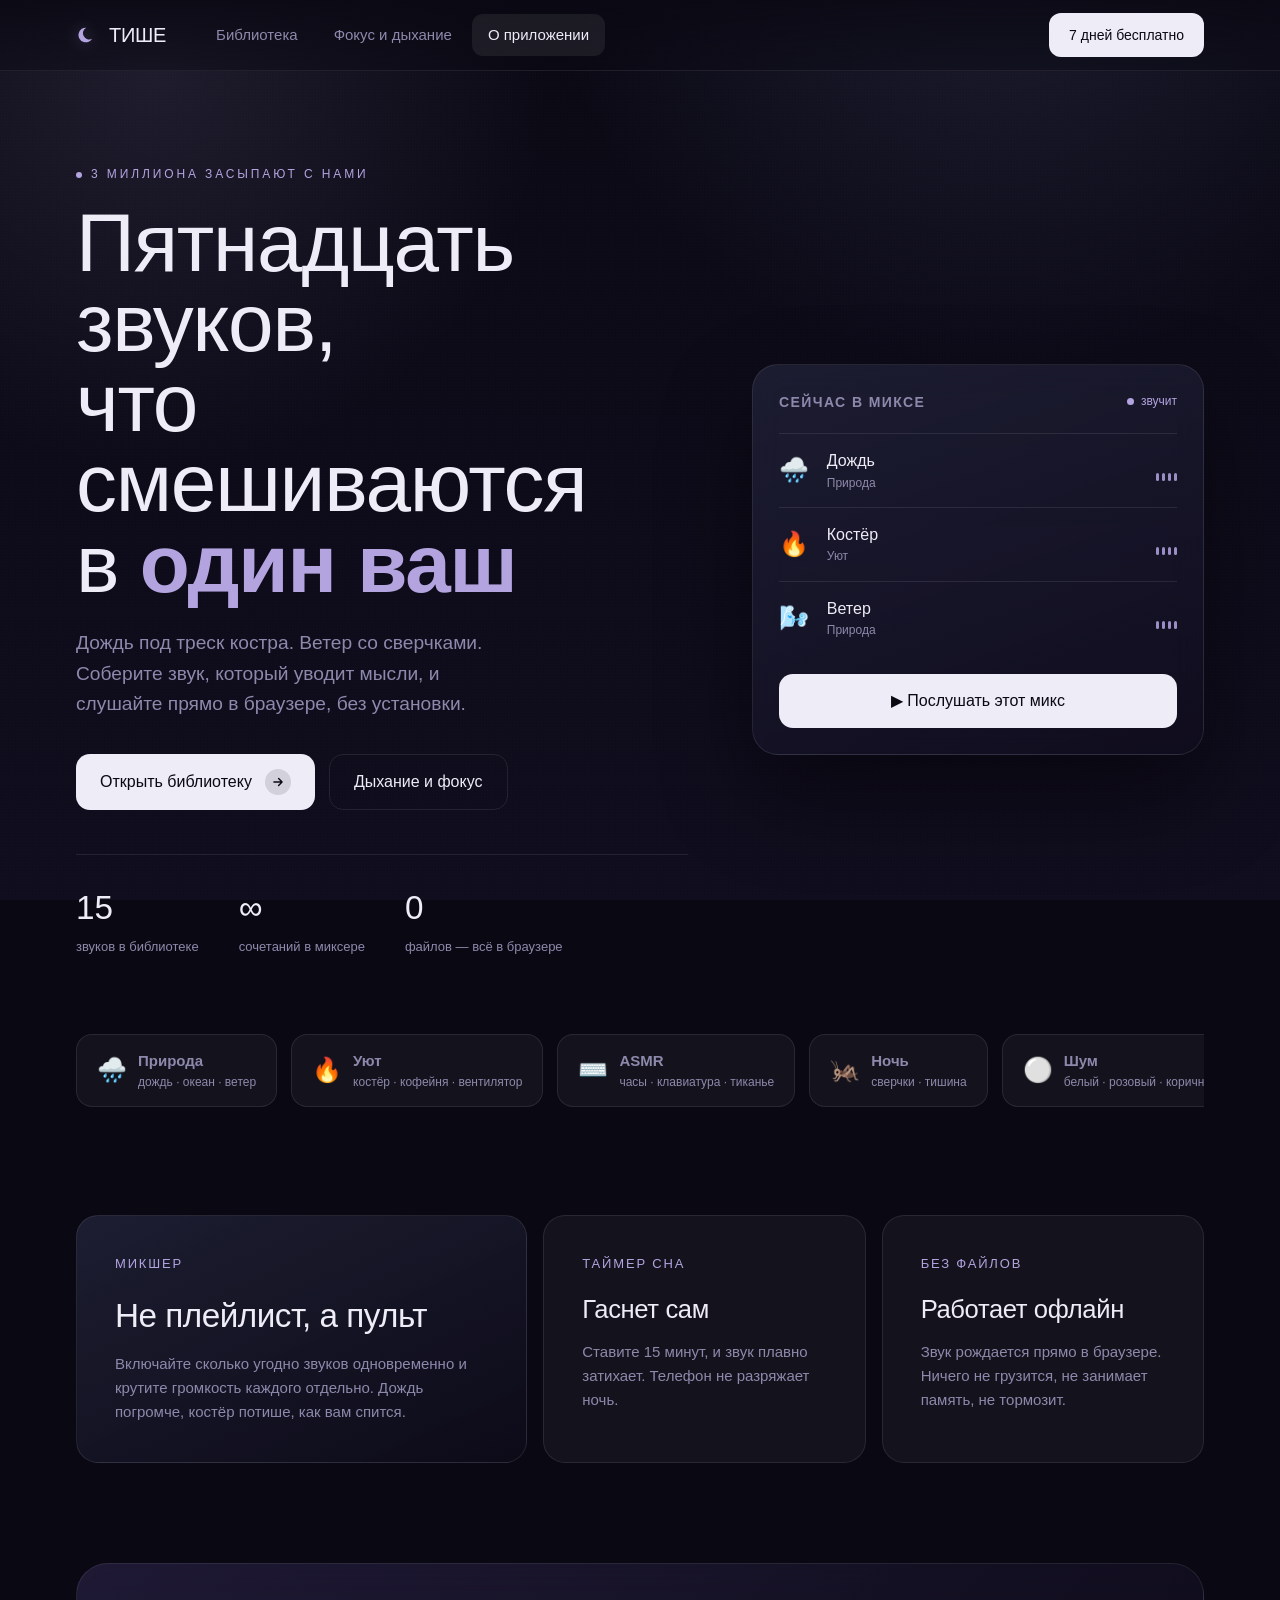
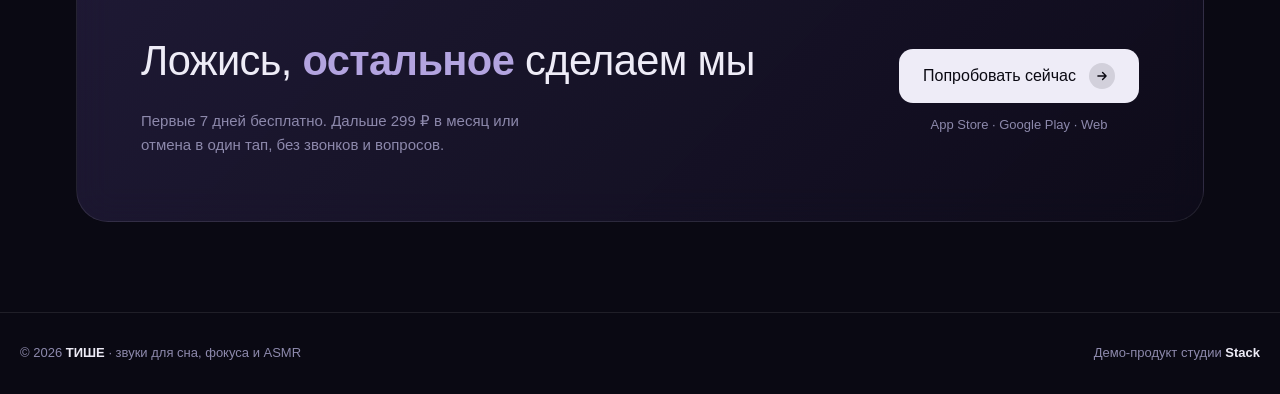
==== index.html @ c5f47c9a "ТИШЕ: ASMR-платформа из трёх рабочих страниц Библиотека-микшер: 15 синтезированных звуков, слои с ин" ====
<!doctype html>
<html lang="ru">
<head>
<meta charset="utf-8">
<meta name="viewport" content="width=device-width, initial-scale=1">
<title>ТИШЕ — звуки для сна, фокуса и ASMR</title>
<meta name="description" content="15 звуков, которые смешиваются в один. Дождь под треск костра, ветер со сверчками. Всё звучит прямо в браузере, без установки.">
<meta name="theme-color" content="#0A0913">
<link rel="stylesheet" href="assets/app.css">
<style>
  /* герой — асимметрия, а не всё по центру */
  .hero{display:grid;grid-template-columns:1.15fr .85fr;gap:clamp(30px,5vw,70px);
        align-items:center;padding:clamp(50px,7vw,96px) 0 clamp(40px,6vw,70px)}
  .hero .l>p{color:var(--dim);font-size:clamp(1.05rem,1.5vw,1.25rem);max-width:42ch;margin:24px 0 34px}
  .hero .acts{display:flex;gap:14px;flex-wrap:wrap}
  .stats{display:flex;gap:40px;margin-top:44px;padding-top:26px;border-top:1px solid var(--hair)}
  .stats b{font-family:"Bahnschrift Light",Bahnschrift,sans-serif;font-weight:400;font-size:clamp(1.7rem,2.6vw,2.3rem);display:block}
  .stats span{color:var(--dim);font-size:13px}

  /* правая карточка — живой мини-микс */
  .demo{border:1px solid var(--hair);border-radius:26px;background:linear-gradient(160deg,rgba(126,139,207,.14),rgba(16,13,30,.55));
        padding:26px;backdrop-filter:blur(16px);box-shadow:0 40px 90px rgba(0,0,0,.45)}
  .demo .h{display:flex;align-items:center;justify-content:space-between;margin-bottom:20px}
  .demo .h b{font-size:14px;letter-spacing:.1em;text-transform:uppercase;color:var(--dim)}
  .demo .live{display:inline-flex;align-items:center;gap:7px;font-size:12px;color:var(--lav)}
  .demo .live i{width:7px;height:7px;border-radius:50%;background:var(--lav);animation:pulse 2s infinite}
  @keyframes pulse{0%{box-shadow:0 0 0 0 rgba(179,164,224,.4)}70%{box-shadow:0 0 0 8px transparent}100%{box-shadow:0 0 0 0 transparent}}
  .layer{display:grid;grid-template-columns:34px 1fr auto;align-items:center;gap:14px;
         padding:14px 0;border-top:1px solid var(--hair)}
  .layer:first-of-type{border-top:0}
  .layer .em{font-size:24px}
  .layer .nm{font-size:16px}
  .layer .nm small{display:block;color:var(--dim);font-size:12px}
  .layer .eq{display:flex;align-items:flex-end;gap:3px;height:22px}
  .layer .eq i{width:3px;background:var(--lav);border-radius:2px;opacity:.85;animation:eqb 1.1s ease-in-out infinite}
  .layer .eq i:nth-child(2){animation-delay:.2s}.layer .eq i:nth-child(3){animation-delay:.4s}.layer .eq i:nth-child(4){animation-delay:.15s}
  @keyframes eqb{0%,100%{height:5px}50%{height:22px}}
  .demo .play{margin-top:20px;width:100%;justify-content:center}
  .demo.playing .eq i{animation-play-state:running}
  .demo:not(.playing) .eq i{animation-play-state:paused;height:8px}

  /* лента категорий */
  .rail{display:flex;gap:14px;overflow-x:auto;padding:6px 0 12px;margin-bottom:10px;
        scrollbar-width:none}
  .rail::-webkit-scrollbar{display:none}
  .rc{flex:0 0 auto;display:flex;align-items:center;gap:11px;border:1px solid var(--hair);
      border-radius:16px;padding:14px 20px;background:var(--panel);transition:all .35s var(--e)}
  .rc:hover{transform:translateY(-3px);border-color:var(--lav)}
  .rc .em{font-size:24px}
  .rc b{font-size:15px}.rc span{color:var(--dim);font-size:12px;display:block}

  /* фичи — разного размера, не три близнеца */
  .feat{display:grid;grid-template-columns:1.4fr 1fr 1fr;gap:16px;margin-top:clamp(60px,8vw,96px)}
  .card{border:1px solid var(--hair);border-radius:22px;padding:clamp(26px,3vw,38px);background:var(--panel)}
  .card.big{grid-row:span 1;background:linear-gradient(155deg,rgba(126,139,207,.16),rgba(16,13,30,.5))}
  .card .n{font-size:13px;color:var(--lav);letter-spacing:.14em;text-transform:uppercase}
  .card h3{font-family:"Bahnschrift Light",Bahnschrift,sans-serif;font-weight:400;
           font-size:clamp(1.4rem,2vw,1.9rem);margin:14px 0 10px}
  .card p{color:var(--dim);font-size:15px}
  .card.big h3{font-size:clamp(1.8rem,2.6vw,2.4rem)}

  /* цена */
  .price{margin-top:clamp(70px,9vw,100px);border:1px solid var(--hair);border-radius:32px;
         padding:clamp(40px,5vw,64px);background:linear-gradient(135deg,rgba(52,42,86,.5),rgba(16,13,30,.6));
         display:grid;grid-template-columns:1fr auto;gap:44px;align-items:center;backdrop-filter:blur(18px)}
  .price h2{margin-bottom:14px}.price h2 b{color:var(--lav);font-weight:600}
  .price p{color:var(--dim);max-width:46ch}
  .price .free{display:block;text-align:center;color:var(--dim);font-size:13px;margin-top:12px}

  @media(max-width:820px){
    .hero{grid-template-columns:1fr;gap:36px}
    .feat{grid-template-columns:1fr}
    .price{grid-template-columns:1fr;text-align:center}
    .price>div:last-child{justify-self:center}
    .stats{flex-wrap:wrap;gap:26px}
  }
</style>
</head>
<body>
<div class="aura"></div><div class="grain"></div>

<header class="hdr" id="hdr">
  <div class="wrap in">
    <a href="index.html" class="brand"><svg width="22" height="22" viewBox="0 0 30 30"><path d="M22 20A10 10 0 1 1 14 5a8 8 0 0 0 8 15Z" fill="#B3A4E0"/></svg><span class="thin">ТИШЕ</span></a>
    <nav class="nav">
      <a href="library.html">Библиотека</a>
      <a href="focus.html">Фокус и дыхание</a>
      <a href="#about" class="on">О приложении</a>
    </nav>
    <a href="#price" class="cta">7 дней бесплатно</a>
    <button class="burger" id="burger" aria-label="Меню"><span></span><span></span><span></span></button>
  </div>
</header>

<main class="wrap">
  <section class="hero">
    <div class="l">
      <div class="kick"><i></i> 3 миллиона засыпают с нами</div>
      <h1 class="thin" style="margin-top:18px">Пятнадцать звуков,<br>что смешиваются<br>в <b>один ваш</b></h1>
      <p>Дождь под треск костра. Ветер со сверчками. Соберите звук, который уводит мысли, и слушайте прямо в браузере, без установки.</p>
      <div class="acts">
        <a href="library.html" class="btn">Открыть библиотеку <span class="ic"><svg width="14" height="14" viewBox="0 0 24 24" fill="#0A0912"><path d="M5 12h14M13 6l6 6-6 6" stroke="#0A0912" stroke-width="2.4" fill="none" stroke-linecap="round" stroke-linejoin="round"/></svg></span></a>
        <a href="focus.html" class="btn ghost">Дыхание и фокус</a>
      </div>
      <div class="stats">
        <div><b class="mono">15</b><span>звуков в библиотеке</span></div>
        <div><b class="mono">∞</b><span>сочетаний в миксере</span></div>
        <div><b class="mono">0</b><span>файлов — всё в браузере</span></div>
      </div>
    </div>

    <aside class="demo" id="demo">
      <div class="h"><b>Сейчас в миксе</b><span class="live"><i></i>звучит</span></div>
      <div class="layer"><span class="em">🌧️</span><span class="nm">Дождь<small>Природа</small></span><span class="eq"><i></i><i></i><i></i><i></i></span></div>
      <div class="layer"><span class="em">🔥</span><span class="nm">Костёр<small>Уют</small></span><span class="eq"><i></i><i></i><i></i><i></i></span></div>
      <div class="layer"><span class="em">🌬️</span><span class="nm">Ветер<small>Природа</small></span><span class="eq"><i></i><i></i><i></i><i></i></span></div>
      <button class="btn play" id="demoPlay">▶ Послушать этот микс</button>
    </aside>
  </section>

  <div class="rail">
    <a href="library.html" class="rc"><span class="em">🌧️</span><span><b>Природа</b><span>дождь · океан · ветер</span></span></a>
    <a href="library.html" class="rc"><span class="em">🔥</span><span><b>Уют</b><span>костёр · кофейня · вентилятор</span></span></a>
    <a href="library.html" class="rc"><span class="em">⌨️</span><span><b>ASMR</b><span>часы · клавиатура · тиканье</span></span></a>
    <a href="library.html" class="rc"><span class="em">🦗</span><span><b>Ночь</b><span>сверчки · тишина</span></span></a>
    <a href="library.html" class="rc"><span class="em">⚪</span><span><b>Шум</b><span>белый · розовый · коричневый</span></span></a>
  </div>

  <section class="feat" id="about">
    <div class="card big">
      <div class="n">Микшер</div>
      <h3 class="thin">Не плейлист, а пульт</h3>
      <p>Включайте сколько угодно звуков одновременно и крутите громкость каждого отдельно. Дождь погромче, костёр потише, как вам спится.</p>
    </div>
    <div class="card">
      <div class="n">Таймер сна</div>
      <h3 class="thin">Гаснет сам</h3>
      <p>Ставите 15 минут, и звук плавно затихает. Телефон не разряжает ночь.</p>
    </div>
    <div class="card">
      <div class="n">Без файлов</div>
      <h3 class="thin">Работает офлайн</h3>
      <p>Звук рождается прямо в браузере. Ничего не грузится, не занимает память, не тормозит.</p>
    </div>
  </section>

  <section class="price" id="price">
    <div>
      <h2 class="thin">Ложись, <b>остальное</b> сделаем мы</h2>
      <p>Первые 7 дней бесплатно. Дальше 299 ₽ в месяц или отмена в один тап, без звонков и вопросов.</p>
    </div>
    <div>
      <a href="library.html" class="btn">Попробовать сейчас <span class="ic"><svg width="14" height="14" viewBox="0 0 24 24" fill="none"><path d="M5 12h14M13 6l6 6-6 6" stroke="#0A0912" stroke-width="2.4" stroke-linecap="round" stroke-linejoin="round"/></svg></span></a>
      <span class="free">App Store · Google Play · Web</span>
    </div>
  </section>
</main>

<footer class="foot"><div class="wrap in">
  <span>© 2026 <b>ТИШЕ</b> · звуки для сна, фокуса и ASMR</span>
  <span>Демо-продукт студии <b>Stack</b></span>
</div></footer>

<script src="assets/engine.js"></script>
<script>
  document.getElementById('burger').addEventListener('click',()=>document.getElementById('hdr').classList.toggle('open'));
  // мини-микс на главной реально играет
  const demo=document.getElementById('demo'),db=document.getElementById('demoPlay');
  let on=false;
  db.addEventListener('click',()=>{
    on=!on;
    if(on){['rain','fire','wind'].forEach(id=>{if(!Engine.isOn(id))Engine.toggle(id);});db.textContent='⏸ Пауза';demo.classList.add('playing');}
    else{Engine.stopAll(0.4);db.textContent='▶ Послушать этот микс';demo.classList.remove('playing');}
  });
</script>
</body>
</html>
---- assets/app.css ----
/* ТИШЕ — общий стиль ASMR-платформы */
:root{
  --bg:#0A0913; --bg2:#100D1E; --panel:rgba(255,255,255,.045); --panel2:rgba(255,255,255,.07);
  --ink:#EEECF7; --dim:#8D89AC; --lav:#B3A4E0; --lav2:#7E8BCF; --warm:#E0B48C;
  --hair:rgba(255,255,255,.09); --e:cubic-bezier(.16,1,.3,1);
}
*{box-sizing:border-box;margin:0;padding:0}
html{scroll-behavior:smooth}
body{background:var(--bg);color:var(--ink);
     font:300 clamp(15px,1.05vw,17px)/1.6 Corbel,"Segoe UI",Candara,sans-serif;
     -webkit-font-smoothing:antialiased;min-height:100dvh}
.thin{font-family:"Bahnschrift Light",Bahnschrift,"Segoe UI Light",Corbel,sans-serif;font-weight:300;letter-spacing:-.015em}
.mono{font-family:Consolas,"SF Mono",monospace;font-variant-numeric:tabular-nums}
a{color:inherit;text-decoration:none}
button{font:inherit;color:inherit;border:0;background:none;cursor:pointer}
svg{display:block}
.wrap{max-width:1240px;margin:0 auto;padding:0 clamp(20px,4.5vw,56px)}

/* фон-атмосфера, общий на всех страницах */
.aura{position:fixed;inset:0;z-index:-1;overflow:hidden;pointer-events:none;background:
  radial-gradient(60vw 60vw at 78% -10%,rgba(126,139,207,.16),transparent 60%),
  radial-gradient(50vw 50vw at 12% 8%,rgba(179,164,224,.12),transparent 62%),
  linear-gradient(180deg,var(--bg),var(--bg2))}
.grain{position:fixed;inset:0;z-index:-1;opacity:.5;pointer-events:none;
  background-image:radial-gradient(rgba(255,255,255,.035) 1px,transparent 1px);background-size:3px 3px}

/* шапка — общая навигация */
.hdr{position:sticky;top:0;z-index:50;backdrop-filter:blur(18px);
     background:linear-gradient(180deg,rgba(10,9,19,.85),rgba(10,9,19,.4));border-bottom:1px solid var(--hair)}
.hdr .in{display:flex;align-items:center;gap:26px;height:70px}
.brand{display:flex;align-items:center;gap:11px;font-size:20px;letter-spacing:.14em;margin-right:8px}
.brand svg{filter:drop-shadow(0 0 8px rgba(179,164,224,.4))}
.nav{display:flex;gap:4px}
.nav a{color:var(--dim);font-size:15px;padding:9px 16px;border-radius:11px;transition:color .3s,background .3s}
.nav a:hover{color:var(--ink)}
.nav a.on{color:var(--ink);background:var(--panel2)}
.hdr .cta{margin-left:auto;background:var(--ink);color:#0A0912;border-radius:12px;padding:11px 20px;
          font-size:14px;transition:transform .35s var(--e)}
.hdr .cta:hover{transform:translateY(-2px)}
.burger{display:none;margin-left:auto;width:42px;height:42px;flex-direction:column;gap:5px;align-items:center;justify-content:center;
        border:1px solid var(--hair);border-radius:12px}
.burger span{width:18px;height:2px;background:var(--ink)}

/* типографика */
h1{font-family:"Bahnschrift Light",Bahnschrift,sans-serif;font-weight:300;
   font-size:clamp(2.7rem,6.4vw,5.4rem);line-height:.98;letter-spacing:-.02em;text-wrap:balance}
h1 b{font-weight:600;color:var(--lav)}
h2{font-family:"Bahnschrift Light",Bahnschrift,sans-serif;font-weight:300;font-size:clamp(1.8rem,3.6vw,2.6rem);letter-spacing:-.01em}
.kick{display:inline-flex;align-items:center;gap:9px;font-size:12px;letter-spacing:.24em;text-transform:uppercase;color:var(--lav)}
.kick i{width:6px;height:6px;border-radius:50%;background:var(--lav)}

/* кнопки */
.btn{display:inline-flex;align-items:center;gap:13px;background:var(--ink);color:#0A0912;
     border-radius:14px;padding:14px 24px;font-size:16px;transition:transform .35s var(--e)}
.btn:hover{transform:translateY(-2px)}
.btn.ghost{background:transparent;color:var(--ink);border:1px solid var(--hair)}
.btn .ic{width:26px;height:26px;border-radius:50%;background:rgba(10,9,18,.12);display:grid;place-items:center}

.foot{border-top:1px solid var(--hair);margin-top:90px}
.foot .in{display:flex;flex-wrap:wrap;gap:16px;justify-content:space-between;align-items:center;
          padding:30px 0;color:var(--dim);font-size:13px}
.foot b{color:var(--ink)}

@media(max-width:820px){
  .nav,.hdr .cta{display:none}
  .burger{display:flex}
  .hdr.open .nav{display:flex;position:absolute;top:70px;left:0;right:0;flex-direction:column;gap:2px;
    background:var(--bg2);border-bottom:1px solid var(--hair);padding:12px 20px}
  .hdr.open .nav a{font-size:17px;padding:13px}
}
@media(prefers-reduced-motion:reduce){*{animation:none!important;transition:none!important;scroll-behavior:auto}}
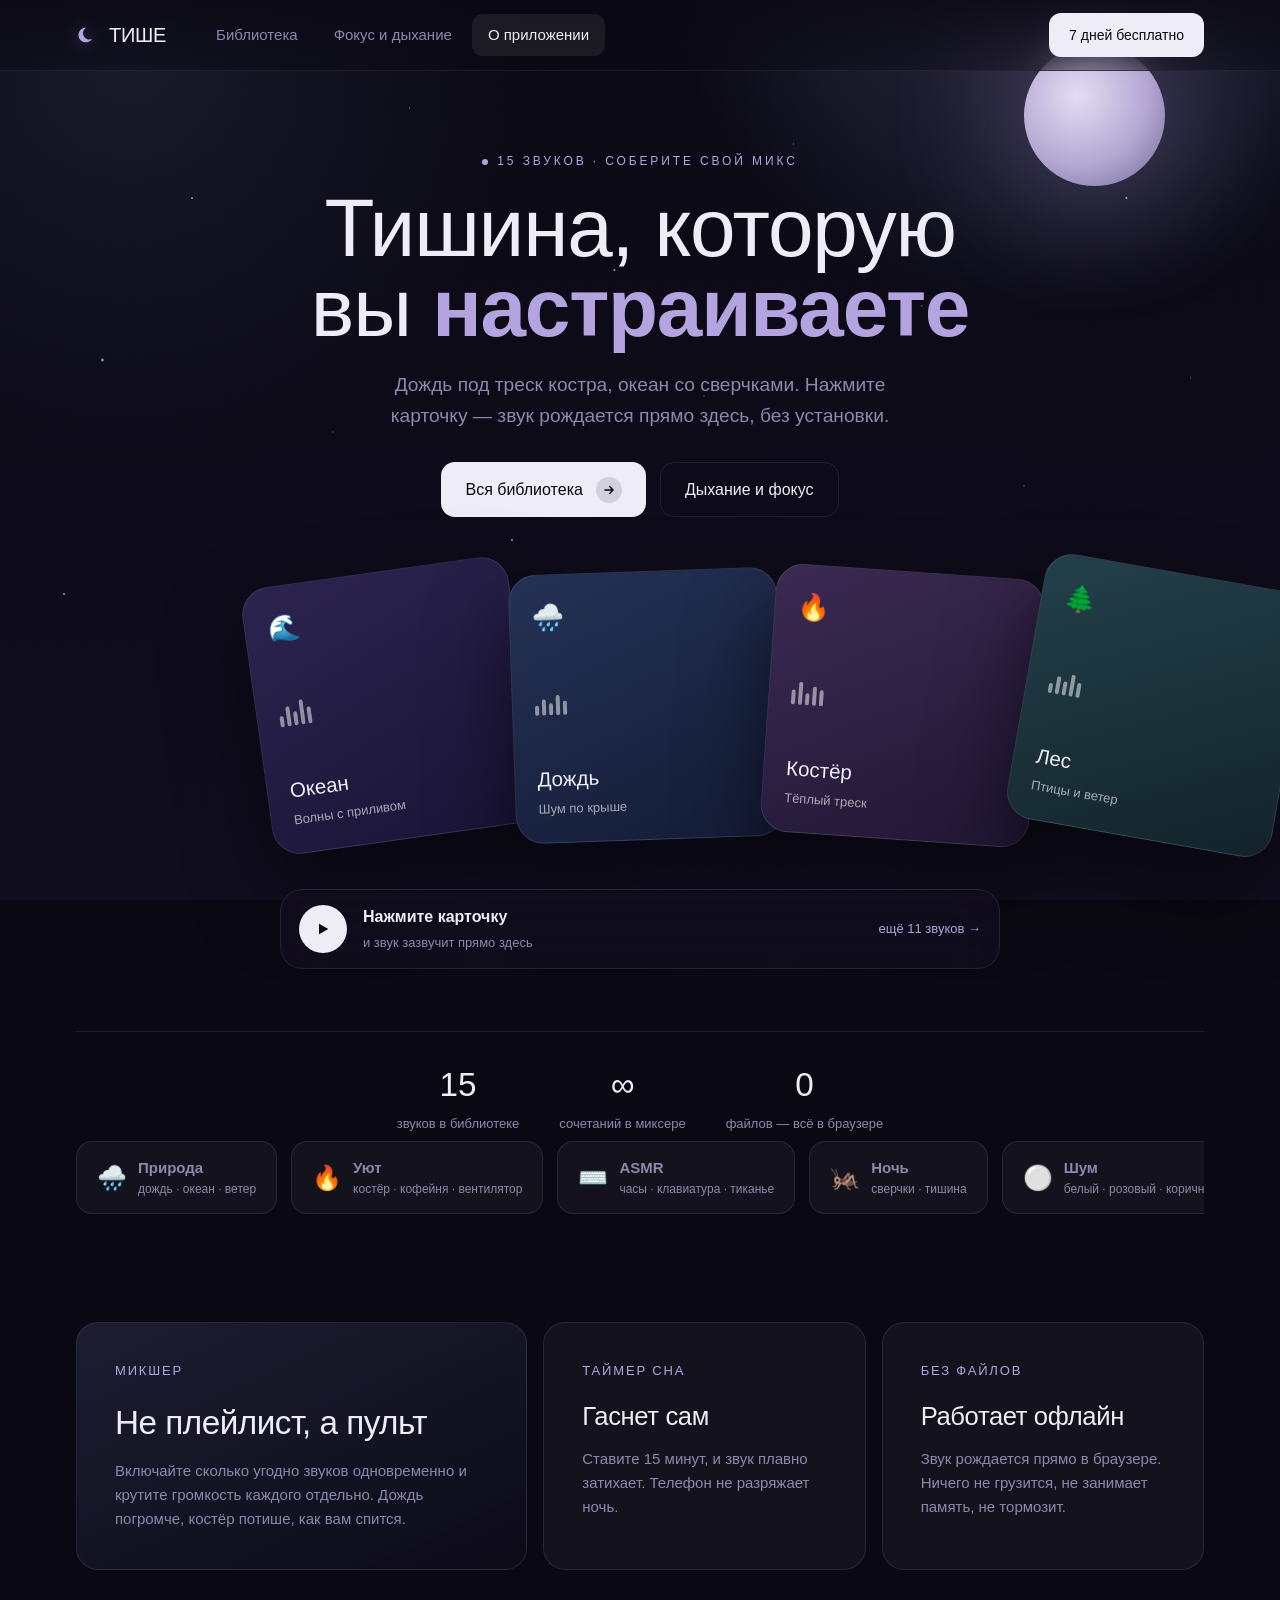
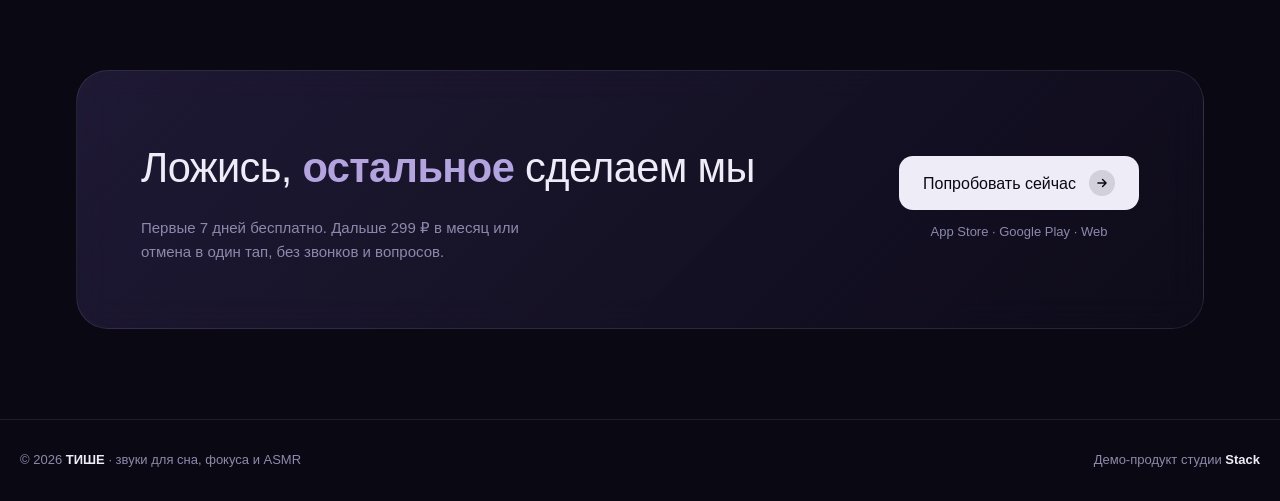
==== commit 0c7127db: "ТИШЕ: вернул ночной фон с каскадом карточек, улучшил звук Главная снова с луной, звёздами и каскадом" ====
--- a/index.html
+++ b/index.html
@@ -8,36 +8,53 @@
 <meta name="theme-color" content="#0A0913">
 <link rel="stylesheet" href="assets/app.css">
 <style>
-  /* герой — асимметрия, а не всё по центру */
-  .hero{display:grid;grid-template-columns:1.15fr .85fr;gap:clamp(30px,5vw,70px);
-        align-items:center;padding:clamp(50px,7vw,96px) 0 clamp(40px,6vw,70px)}
-  .hero .l>p{color:var(--dim);font-size:clamp(1.05rem,1.5vw,1.25rem);max-width:42ch;margin:24px 0 34px}
-  .hero .acts{display:flex;gap:14px;flex-wrap:wrap}
-  .stats{display:flex;gap:40px;margin-top:44px;padding-top:26px;border-top:1px solid var(--hair)}
+  /* герой — ночная сцена с каскадом карточек */
+  .hero{text-align:center;padding:clamp(44px,6vw,78px) 0 0}
+  .hero>p{color:var(--dim);font-size:clamp(1.05rem,1.5vw,1.22rem);max-width:47ch;margin:22px auto 30px}
+  .acts{display:flex;gap:14px;justify-content:center;flex-wrap:wrap}
+  .cascade{position:relative;height:clamp(300px,32vw,340px);margin-top:clamp(34px,5vw,54px)}
+  .cc{position:absolute;top:0;left:50%;width:clamp(230px,21vw,290px);aspect-ratio:1;border-radius:28px;
+      border:1px solid var(--hair);padding:22px;display:flex;flex-direction:column;justify-content:space-between;
+      text-align:left;color:#EFEDF8;box-shadow:0 40px 80px rgba(0,0,0,.5);outline:2px solid transparent;outline-offset:-2px;
+      transition:transform .55s var(--e),box-shadow .4s,outline-color .3s}
+  .cc .em{font-size:26px}
+  .cc b{font-family:"Bahnschrift Light",Bahnschrift,sans-serif;font-weight:400;font-size:clamp(19px,1.6vw,24px);display:block}
+  .cc small{color:rgba(255,255,255,.62);font-size:13px}
+  .cc .bars{display:flex;align-items:flex-end;gap:3px;height:28px;opacity:.5}
+  .cc .bars i{width:4px;background:#fff;border-radius:2px}
+  .cc[aria-pressed="true"]{outline-color:var(--lav)}
+  .cc[aria-pressed="true"] .bars{opacity:.95}
+  .cc[aria-pressed="true"] .bars i{animation:eqb 1s ease-in-out infinite}
+  .cc .bars i:nth-child(2){animation-delay:.15s}.cc .bars i:nth-child(3){animation-delay:.32s}
+  .cc .bars i:nth-child(4){animation-delay:.1s}.cc .bars i:nth-child(5){animation-delay:.24s}
+  @keyframes eqb{0%,100%{height:5px}50%{height:26px}}
+  .k1{--x:-30vw;--r:-8deg;background:linear-gradient(155deg,#2C2450,#191436)}
+  .k2{--x:-10vw;--r:-2deg;background:linear-gradient(155deg,#243256,#141C36)}
+  .k3{--x:10vw;--r:4deg;background:linear-gradient(155deg,#3B2A52,#211734)}
+  .k4{--x:30vw;--r:10deg;background:linear-gradient(155deg,#23404A,#13232B)}
+  .cc{transform:translateX(var(--x)) rotate(var(--r))}
+  .cc:hover{transform:translateX(var(--x)) rotate(0deg) translateY(-10px);box-shadow:0 52px 100px rgba(0,0,0,.6)}
+  /* мини-плеер под каскадом */
+  .mini{position:relative;z-index:5;margin:clamp(-22px,-2vw,-28px) auto 0;max-width:720px;
+        display:flex;align-items:center;gap:16px;background:rgba(20,16,34,.62);border:1px solid var(--hair);
+        border-radius:22px;padding:14px 18px;backdrop-filter:blur(22px)}
+  .mini .pp{width:48px;height:48px;border-radius:50%;background:var(--ink);display:grid;place-items:center;flex:none;transition:transform .3s var(--e)}
+  .mini .pp:hover{transform:scale(1.07)}
+  .mini .info{flex:1;text-align:left;min-width:0}
+  .mini .info b{font-size:16px;display:block}
+  .mini .info span{color:var(--dim);font-size:13px}
+  .mini .chips{display:flex;gap:5px}.mini .chips span{font-size:20px;filter:grayscale(.3)}
+  .mini a.more{color:var(--lav);font-size:13px;white-space:nowrap}
+  .stats{display:flex;gap:40px;justify-content:center;margin-top:clamp(42px,5vw,62px);padding-top:26px;border-top:1px solid var(--hair)}
   .stats b{font-family:"Bahnschrift Light",Bahnschrift,sans-serif;font-weight:400;font-size:clamp(1.7rem,2.6vw,2.3rem);display:block}
   .stats span{color:var(--dim);font-size:13px}
-
-  /* правая карточка — живой мини-микс */
-  .demo{border:1px solid var(--hair);border-radius:26px;background:linear-gradient(160deg,rgba(126,139,207,.14),rgba(16,13,30,.55));
-        padding:26px;backdrop-filter:blur(16px);box-shadow:0 40px 90px rgba(0,0,0,.45)}
-  .demo .h{display:flex;align-items:center;justify-content:space-between;margin-bottom:20px}
-  .demo .h b{font-size:14px;letter-spacing:.1em;text-transform:uppercase;color:var(--dim)}
-  .demo .live{display:inline-flex;align-items:center;gap:7px;font-size:12px;color:var(--lav)}
-  .demo .live i{width:7px;height:7px;border-radius:50%;background:var(--lav);animation:pulse 2s infinite}
-  @keyframes pulse{0%{box-shadow:0 0 0 0 rgba(179,164,224,.4)}70%{box-shadow:0 0 0 8px transparent}100%{box-shadow:0 0 0 0 transparent}}
-  .layer{display:grid;grid-template-columns:34px 1fr auto;align-items:center;gap:14px;
-         padding:14px 0;border-top:1px solid var(--hair)}
-  .layer:first-of-type{border-top:0}
-  .layer .em{font-size:24px}
-  .layer .nm{font-size:16px}
-  .layer .nm small{display:block;color:var(--dim);font-size:12px}
-  .layer .eq{display:flex;align-items:flex-end;gap:3px;height:22px}
-  .layer .eq i{width:3px;background:var(--lav);border-radius:2px;opacity:.85;animation:eqb 1.1s ease-in-out infinite}
-  .layer .eq i:nth-child(2){animation-delay:.2s}.layer .eq i:nth-child(3){animation-delay:.4s}.layer .eq i:nth-child(4){animation-delay:.15s}
-  @keyframes eqb{0%,100%{height:5px}50%{height:22px}}
-  .demo .play{margin-top:20px;width:100%;justify-content:center}
-  .demo.playing .eq i{animation-play-state:running}
-  .demo:not(.playing) .eq i{animation-play-state:paused;height:8px}
+  @media(max-width:820px){
+    .cascade{height:auto;display:grid;grid-template-columns:1fr 1fr;gap:14px;margin-top:30px}
+    .cc{position:static;width:auto;transform:none!important;aspect-ratio:1.15}
+    .cc:hover{transform:translateY(-6px)!important}
+    .mini{margin-top:22px;flex-wrap:wrap}
+    .stats{flex-wrap:wrap;gap:26px}
+  }
 
   /* лента категорий */
   .rail{display:flex;gap:14px;overflow-x:auto;padding:6px 0 12px;margin-bottom:10px;
@@ -94,28 +111,41 @@
 
 <main class="wrap">
   <section class="hero">
-    <div class="l">
-      <div class="kick"><i></i> 3 миллиона засыпают с нами</div>
-      <h1 class="thin" style="margin-top:18px">Пятнадцать звуков,<br>что смешиваются<br>в <b>один ваш</b></h1>
-      <p>Дождь под треск костра. Ветер со сверчками. Соберите звук, который уводит мысли, и слушайте прямо в браузере, без установки.</p>
-      <div class="acts">
-        <a href="library.html" class="btn">Открыть библиотеку <span class="ic"><svg width="14" height="14" viewBox="0 0 24 24" fill="#0A0912"><path d="M5 12h14M13 6l6 6-6 6" stroke="#0A0912" stroke-width="2.4" fill="none" stroke-linecap="round" stroke-linejoin="round"/></svg></span></a>
-        <a href="focus.html" class="btn ghost">Дыхание и фокус</a>
-      </div>
-      <div class="stats">
-        <div><b class="mono">15</b><span>звуков в библиотеке</span></div>
-        <div><b class="mono">∞</b><span>сочетаний в миксере</span></div>
-        <div><b class="mono">0</b><span>файлов — всё в браузере</span></div>
-      </div>
-    </div>
-
-    <aside class="demo" id="demo">
-      <div class="h"><b>Сейчас в миксе</b><span class="live"><i></i>звучит</span></div>
-      <div class="layer"><span class="em">🌧️</span><span class="nm">Дождь<small>Природа</small></span><span class="eq"><i></i><i></i><i></i><i></i></span></div>
-      <div class="layer"><span class="em">🔥</span><span class="nm">Костёр<small>Уют</small></span><span class="eq"><i></i><i></i><i></i><i></i></span></div>
-      <div class="layer"><span class="em">🌬️</span><span class="nm">Ветер<small>Природа</small></span><span class="eq"><i></i><i></i><i></i><i></i></span></div>
-      <button class="btn play" id="demoPlay">▶ Послушать этот микс</button>
-    </aside>
+    <div class="kick"><i></i> 15 звуков · соберите свой микс</div>
+    <h1 class="thin" style="margin-top:16px">Тишина, которую<br>вы <b>настраиваете</b></h1>
+    <p>Дождь под треск костра, океан со сверчками. Нажмите карточку — звук рождается прямо здесь, без установки.</p>
+    <div class="acts">
+      <a href="library.html" class="btn">Вся библиотека <span class="ic"><svg width="14" height="14" viewBox="0 0 24 24" fill="none"><path d="M5 12h14M13 6l6 6-6 6" stroke="#0A0912" stroke-width="2.4" stroke-linecap="round" stroke-linejoin="round"/></svg></span></a>
+      <a href="focus.html" class="btn ghost">Дыхание и фокус</a>
+    </div>
+
+    <div class="cascade">
+      <button class="cc k1" data-sound="ocean" aria-pressed="false"><span class="em">🌊</span>
+        <div class="bars"><i style="height:40%"></i><i style="height:70%"></i><i style="height:50%"></i><i style="height:88%"></i><i style="height:60%"></i></div>
+        <div><b>Океан</b><small>Волны с приливом</small></div></button>
+      <button class="cc k2" data-sound="rain" aria-pressed="false"><span class="em">🌧️</span>
+        <div class="bars"><i style="height:34%"></i><i style="height:58%"></i><i style="height:42%"></i><i style="height:72%"></i><i style="height:50%"></i></div>
+        <div><b>Дождь</b><small>Шум по крыше</small></div></button>
+      <button class="cc k3" data-sound="fire" aria-pressed="false"><span class="em">🔥</span>
+        <div class="bars"><i style="height:52%"></i><i style="height:80%"></i><i style="height:44%"></i><i style="height:66%"></i><i style="height:58%"></i></div>
+        <div><b>Костёр</b><small>Тёплый треск</small></div></button>
+      <button class="cc k4" data-sound="forest" aria-pressed="false"><span class="em">🌲</span>
+        <div class="bars"><i style="height:36%"></i><i style="height:62%"></i><i style="height:48%"></i><i style="height:78%"></i><i style="height:54%"></i></div>
+        <div><b>Лес</b><small>Птицы и ветер</small></div></button>
+    </div>
+
+    <div class="mini" id="mini">
+      <button class="pp" id="pp" aria-label="Пауза"><svg id="ppI" width="16" height="16" viewBox="0 0 24 24" fill="#0A0912"><path d="M6 4l14 8-14 8z"/></svg></button>
+      <div class="info"><b id="miniTitle">Нажмите карточку</b><span id="miniSub">и звук зазвучит прямо здесь</span></div>
+      <div class="chips" id="miniChips"></div>
+      <a href="library.html" class="more">ещё 11 звуков →</a>
+    </div>
+
+    <div class="stats">
+      <div><b class="mono">15</b><span>звуков в библиотеке</span></div>
+      <div><b class="mono">∞</b><span>сочетаний в миксере</span></div>
+      <div><b class="mono">0</b><span>файлов — всё в браузере</span></div>
+    </div>
   </section>
 
   <div class="rail">
@@ -164,13 +194,22 @@
 <script src="assets/engine.js"></script>
 <script>
   document.getElementById('burger').addEventListener('click',()=>document.getElementById('hdr').classList.toggle('open'));
-  // мини-микс на главной реально играет
-  const demo=document.getElementById('demo'),db=document.getElementById('demoPlay');
-  let on=false;
-  db.addEventListener('click',()=>{
-    on=!on;
-    if(on){['rain','fire','wind'].forEach(id=>{if(!Engine.isOn(id))Engine.toggle(id);});db.textContent='⏸ Пауза';demo.classList.add('playing');}
-    else{Engine.stopAll(0.4);db.textContent='▶ Послушать этот микс';demo.classList.remove('playing');}
+
+  const EMO={ocean:'🌊',rain:'🌧️',fire:'🔥',forest:'🌲'};
+  const miniTitle=document.getElementById('miniTitle'),miniSub=document.getElementById('miniSub'),
+        miniChips=document.getElementById('miniChips'),ppI=document.getElementById('ppI');
+  function setPP(p){ppI.innerHTML=p?'<path d="M7 5h4v14H7zM13 5h4v14h-4z"/>':'<path d="M6 4l14 8-14 8z"/>';}
+  function plural(n){return n+(n%10===1&&n%100!==11?' слой':([2,3,4].includes(n%10)&&![12,13,14].includes(n%100)?' слоя':' слоёв'));}
+
+  Engine.onChange(ids=>{
+    document.querySelectorAll('.cc[data-sound]').forEach(c=>c.setAttribute('aria-pressed', ids.includes(c.dataset.sound)));
+    miniChips.innerHTML=ids.map(id=>`<span>${EMO[id]||'🎵'}</span>`).join('');
+    if(ids.length){miniTitle.textContent=plural(ids.length)+' в миксе';miniSub.textContent='звучит прямо здесь';setPP(true);}
+    else{miniTitle.textContent='Нажмите карточку';miniSub.textContent='и звук зазвучит прямо здесь';setPP(false);}
+  });
+  document.querySelectorAll('.cc[data-sound]').forEach(c=>c.addEventListener('click',()=>Engine.toggle(c.dataset.sound)));
+  document.getElementById('pp').addEventListener('click',()=>{
+    if(Engine.activeIds().length)Engine.stopAll(0.4); else Engine.toggle('ocean');
   });
 </script>
 </body>
--- a/assets/app.css
+++ b/assets/app.css
@@ -16,13 +16,28 @@
 svg{display:block}
 .wrap{max-width:1240px;margin:0 auto;padding:0 clamp(20px,4.5vw,56px)}
 
-/* фон-атмосфера, общий на всех страницах */
+/* фон-атмосфера: ночное небо, общее на всех страницах */
 .aura{position:fixed;inset:0;z-index:-1;overflow:hidden;pointer-events:none;background:
-  radial-gradient(60vw 60vw at 78% -10%,rgba(126,139,207,.16),transparent 60%),
-  radial-gradient(50vw 50vw at 12% 8%,rgba(179,164,224,.12),transparent 62%),
+  radial-gradient(46vw 46vw at 82% -8%,rgba(179,164,224,.22),rgba(126,139,207,.10) 46%,transparent 66%),
+  radial-gradient(52vw 52vw at 10% 6%,rgba(126,139,207,.12),transparent 60%),
   linear-gradient(180deg,var(--bg),var(--bg2))}
-.grain{position:fixed;inset:0;z-index:-1;opacity:.5;pointer-events:none;
-  background-image:radial-gradient(rgba(255,255,255,.035) 1px,transparent 1px);background-size:3px 3px}
+/* луна */
+.aura::before{content:"";position:absolute;top:5vh;right:9vw;width:clamp(90px,11vw,170px);aspect-ratio:1;
+  border-radius:50%;background:radial-gradient(circle at 38% 36%,#E4DDF3,#B3A7D2 56%,#6E6796);
+  box-shadow:0 0 120px 20px rgba(179,164,224,.28)}
+/* звёзды — статичный слой из точек, без JS */
+.aura::after{content:"";position:absolute;inset:0;opacity:.8;background-repeat:no-repeat;
+  background-image:
+    radial-gradient(1.5px 1.5px at 15% 22%,#fff,transparent),radial-gradient(1px 1px at 32% 12%,rgba(255,255,255,.7),transparent),
+    radial-gradient(1.5px 1.5px at 48% 30%,#fff,transparent),radial-gradient(1px 1px at 62% 16%,rgba(255,255,255,.6),transparent),
+    radial-gradient(2px 2px at 8% 40%,#fff,transparent),radial-gradient(1px 1px at 72% 34%,rgba(255,255,255,.7),transparent),
+    radial-gradient(1.5px 1.5px at 88% 22%,#fff,transparent),radial-gradient(1px 1px at 26% 48%,rgba(255,255,255,.55),transparent),
+    radial-gradient(1px 1px at 55% 44%,rgba(255,255,255,.6),transparent),radial-gradient(1.5px 1.5px at 40% 60%,#fff,transparent),
+    radial-gradient(1px 1px at 80% 54%,rgba(255,255,255,.6),transparent),radial-gradient(1px 1px at 93% 42%,rgba(255,255,255,.5),transparent),
+    radial-gradient(1.5px 1.5px at 5% 66%,#fff,transparent),radial-gradient(1px 1px at 68% 68%,rgba(255,255,255,.55),transparent),
+    radial-gradient(1px 1px at 34% 78%,rgba(255,255,255,.5),transparent),radial-gradient(1.5px 1.5px at 58% 84%,#fff,transparent)}
+.grain{position:fixed;inset:0;z-index:-1;opacity:.4;pointer-events:none;
+  background-image:radial-gradient(rgba(255,255,255,.03) 1px,transparent 1px);background-size:3px 3px}
 
 /* шапка — общая навигация */
 .hdr{position:sticky;top:0;z-index:50;backdrop-filter:blur(18px);
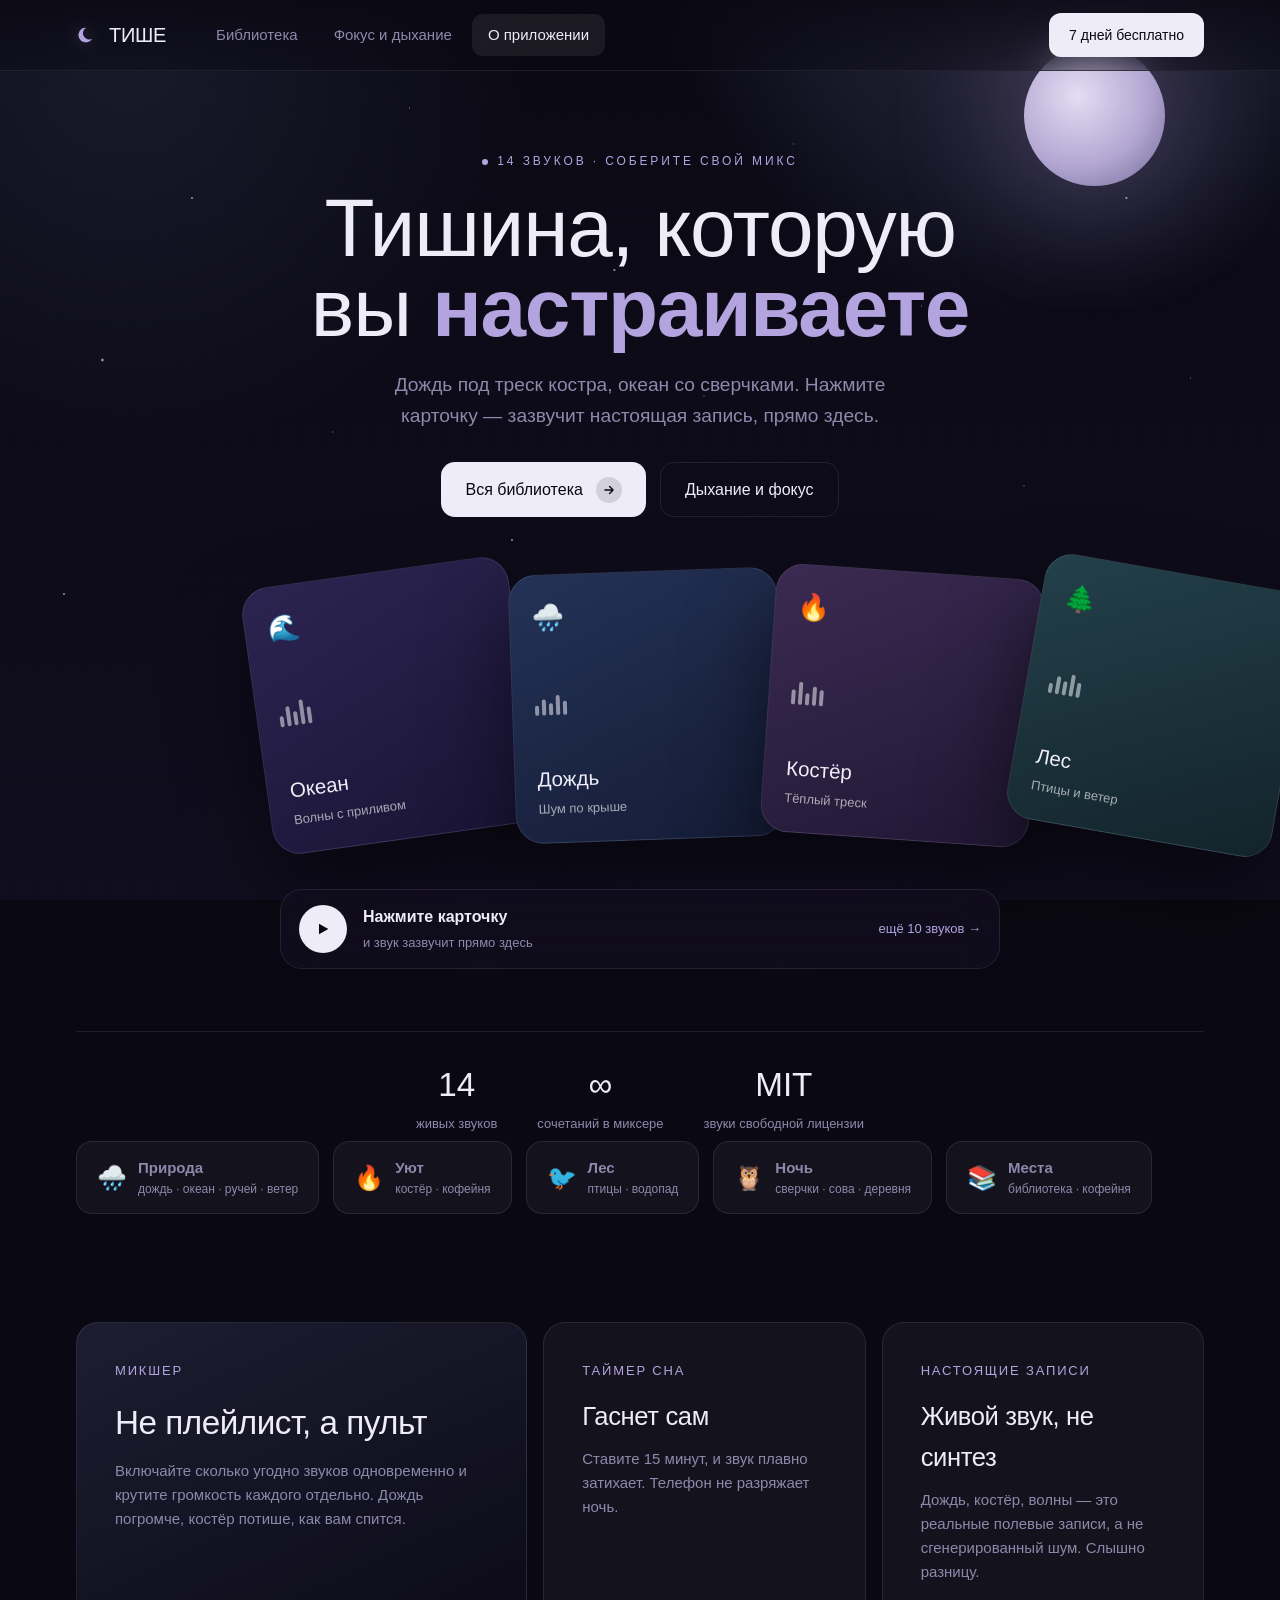
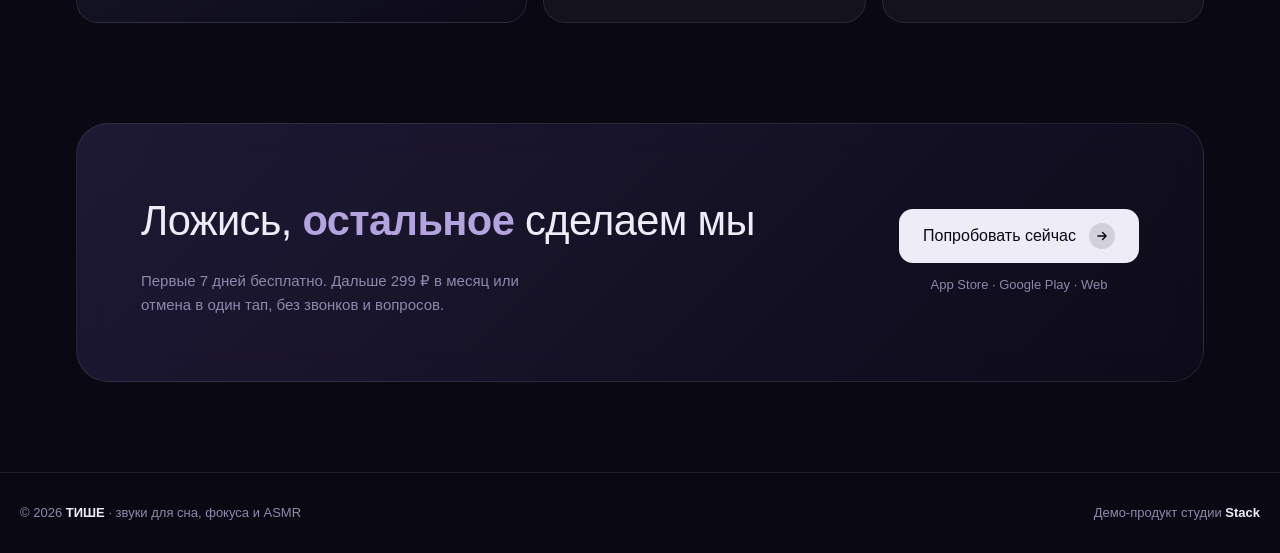
==== commit 737fc0d7: "ТИШЕ: настоящий звук вместо синтеза 14 реальных ambient-лупов (дождь, костёр, волны, кафе, сверчки, " ====
--- a/index.html
+++ b/index.html
@@ -4,7 +4,7 @@
 <meta charset="utf-8">
 <meta name="viewport" content="width=device-width, initial-scale=1">
 <title>ТИШЕ — звуки для сна, фокуса и ASMR</title>
-<meta name="description" content="15 звуков, которые смешиваются в один. Дождь под треск костра, ветер со сверчками. Всё звучит прямо в браузере, без установки.">
+<meta name="description" content="14 настоящих ambient-звуков, которые смешиваются в один. Дождь под треск костра, океан со сверчками. Работает прямо в браузере.">
 <meta name="theme-color" content="#0A0913">
 <link rel="stylesheet" href="assets/app.css">
 <style>
@@ -111,25 +111,25 @@
 
 <main class="wrap">
   <section class="hero">
-    <div class="kick"><i></i> 15 звуков · соберите свой микс</div>
+    <div class="kick"><i></i> 14 звуков · соберите свой микс</div>
     <h1 class="thin" style="margin-top:16px">Тишина, которую<br>вы <b>настраиваете</b></h1>
-    <p>Дождь под треск костра, океан со сверчками. Нажмите карточку — звук рождается прямо здесь, без установки.</p>
+    <p>Дождь под треск костра, океан со сверчками. Нажмите карточку — зазвучит настоящая запись, прямо здесь.</p>
     <div class="acts">
       <a href="library.html" class="btn">Вся библиотека <span class="ic"><svg width="14" height="14" viewBox="0 0 24 24" fill="none"><path d="M5 12h14M13 6l6 6-6 6" stroke="#0A0912" stroke-width="2.4" stroke-linecap="round" stroke-linejoin="round"/></svg></span></a>
       <a href="focus.html" class="btn ghost">Дыхание и фокус</a>
     </div>
 
     <div class="cascade">
-      <button class="cc k1" data-sound="ocean" aria-pressed="false"><span class="em">🌊</span>
+      <button class="cc k1" data-sound="waves" aria-pressed="false"><span class="em">🌊</span>
         <div class="bars"><i style="height:40%"></i><i style="height:70%"></i><i style="height:50%"></i><i style="height:88%"></i><i style="height:60%"></i></div>
         <div><b>Океан</b><small>Волны с приливом</small></div></button>
       <button class="cc k2" data-sound="rain" aria-pressed="false"><span class="em">🌧️</span>
         <div class="bars"><i style="height:34%"></i><i style="height:58%"></i><i style="height:42%"></i><i style="height:72%"></i><i style="height:50%"></i></div>
         <div><b>Дождь</b><small>Шум по крыше</small></div></button>
-      <button class="cc k3" data-sound="fire" aria-pressed="false"><span class="em">🔥</span>
+      <button class="cc k3" data-sound="campfire" aria-pressed="false"><span class="em">🔥</span>
         <div class="bars"><i style="height:52%"></i><i style="height:80%"></i><i style="height:44%"></i><i style="height:66%"></i><i style="height:58%"></i></div>
         <div><b>Костёр</b><small>Тёплый треск</small></div></button>
-      <button class="cc k4" data-sound="forest" aria-pressed="false"><span class="em">🌲</span>
+      <button class="cc k4" data-sound="birds" aria-pressed="false"><span class="em">🌲</span>
         <div class="bars"><i style="height:36%"></i><i style="height:62%"></i><i style="height:48%"></i><i style="height:78%"></i><i style="height:54%"></i></div>
         <div><b>Лес</b><small>Птицы и ветер</small></div></button>
     </div>
@@ -138,22 +138,22 @@
       <button class="pp" id="pp" aria-label="Пауза"><svg id="ppI" width="16" height="16" viewBox="0 0 24 24" fill="#0A0912"><path d="M6 4l14 8-14 8z"/></svg></button>
       <div class="info"><b id="miniTitle">Нажмите карточку</b><span id="miniSub">и звук зазвучит прямо здесь</span></div>
       <div class="chips" id="miniChips"></div>
-      <a href="library.html" class="more">ещё 11 звуков →</a>
+      <a href="library.html" class="more">ещё 10 звуков →</a>
     </div>
 
     <div class="stats">
-      <div><b class="mono">15</b><span>звуков в библиотеке</span></div>
+      <div><b class="mono">14</b><span>живых звуков</span></div>
       <div><b class="mono">∞</b><span>сочетаний в миксере</span></div>
-      <div><b class="mono">0</b><span>файлов — всё в браузере</span></div>
+      <div><b class="mono">MIT</b><span>звуки свободной лицензии</span></div>
     </div>
   </section>
 
   <div class="rail">
-    <a href="library.html" class="rc"><span class="em">🌧️</span><span><b>Природа</b><span>дождь · океан · ветер</span></span></a>
-    <a href="library.html" class="rc"><span class="em">🔥</span><span><b>Уют</b><span>костёр · кофейня · вентилятор</span></span></a>
-    <a href="library.html" class="rc"><span class="em">⌨️</span><span><b>ASMR</b><span>часы · клавиатура · тиканье</span></span></a>
-    <a href="library.html" class="rc"><span class="em">🦗</span><span><b>Ночь</b><span>сверчки · тишина</span></span></a>
-    <a href="library.html" class="rc"><span class="em">⚪</span><span><b>Шум</b><span>белый · розовый · коричневый</span></span></a>
+    <a href="library.html" class="rc"><span class="em">🌧️</span><span><b>Природа</b><span>дождь · океан · ручей · ветер</span></span></a>
+    <a href="library.html" class="rc"><span class="em">🔥</span><span><b>Уют</b><span>костёр · кофейня</span></span></a>
+    <a href="library.html" class="rc"><span class="em">🐦</span><span><b>Лес</b><span>птицы · водопад</span></span></a>
+    <a href="library.html" class="rc"><span class="em">🦉</span><span><b>Ночь</b><span>сверчки · сова · деревня</span></span></a>
+    <a href="library.html" class="rc"><span class="em">📚</span><span><b>Места</b><span>библиотека · кофейня</span></span></a>
   </div>
 
   <section class="feat" id="about">
@@ -168,9 +168,9 @@
       <p>Ставите 15 минут, и звук плавно затихает. Телефон не разряжает ночь.</p>
     </div>
     <div class="card">
-      <div class="n">Без файлов</div>
-      <h3 class="thin">Работает офлайн</h3>
-      <p>Звук рождается прямо в браузере. Ничего не грузится, не занимает память, не тормозит.</p>
+      <div class="n">Настоящие записи</div>
+      <h3 class="thin">Живой звук, не синтез</h3>
+      <p>Дождь, костёр, волны — это реальные полевые записи, а не сгенерированный шум. Слышно разницу.</p>
     </div>
   </section>
 
@@ -195,7 +195,7 @@
 <script>
   document.getElementById('burger').addEventListener('click',()=>document.getElementById('hdr').classList.toggle('open'));
 
-  const EMO={ocean:'🌊',rain:'🌧️',fire:'🔥',forest:'🌲'};
+  const EMO=Object.fromEntries(Engine.CATALOG.map(x=>[x.id,x.emoji]));
   const miniTitle=document.getElementById('miniTitle'),miniSub=document.getElementById('miniSub'),
         miniChips=document.getElementById('miniChips'),ppI=document.getElementById('ppI');
   function setPP(p){ppI.innerHTML=p?'<path d="M7 5h4v14H7zM13 5h4v14h-4z"/>':'<path d="M6 4l14 8-14 8z"/>';}
@@ -209,7 +209,7 @@
   });
   document.querySelectorAll('.cc[data-sound]').forEach(c=>c.addEventListener('click',()=>Engine.toggle(c.dataset.sound)));
   document.getElementById('pp').addEventListener('click',()=>{
-    if(Engine.activeIds().length)Engine.stopAll(0.4); else Engine.toggle('ocean');
+    if(Engine.activeIds().length)Engine.stopAll(0.4); else Engine.toggle('waves');
   });
 </script>
 </body>
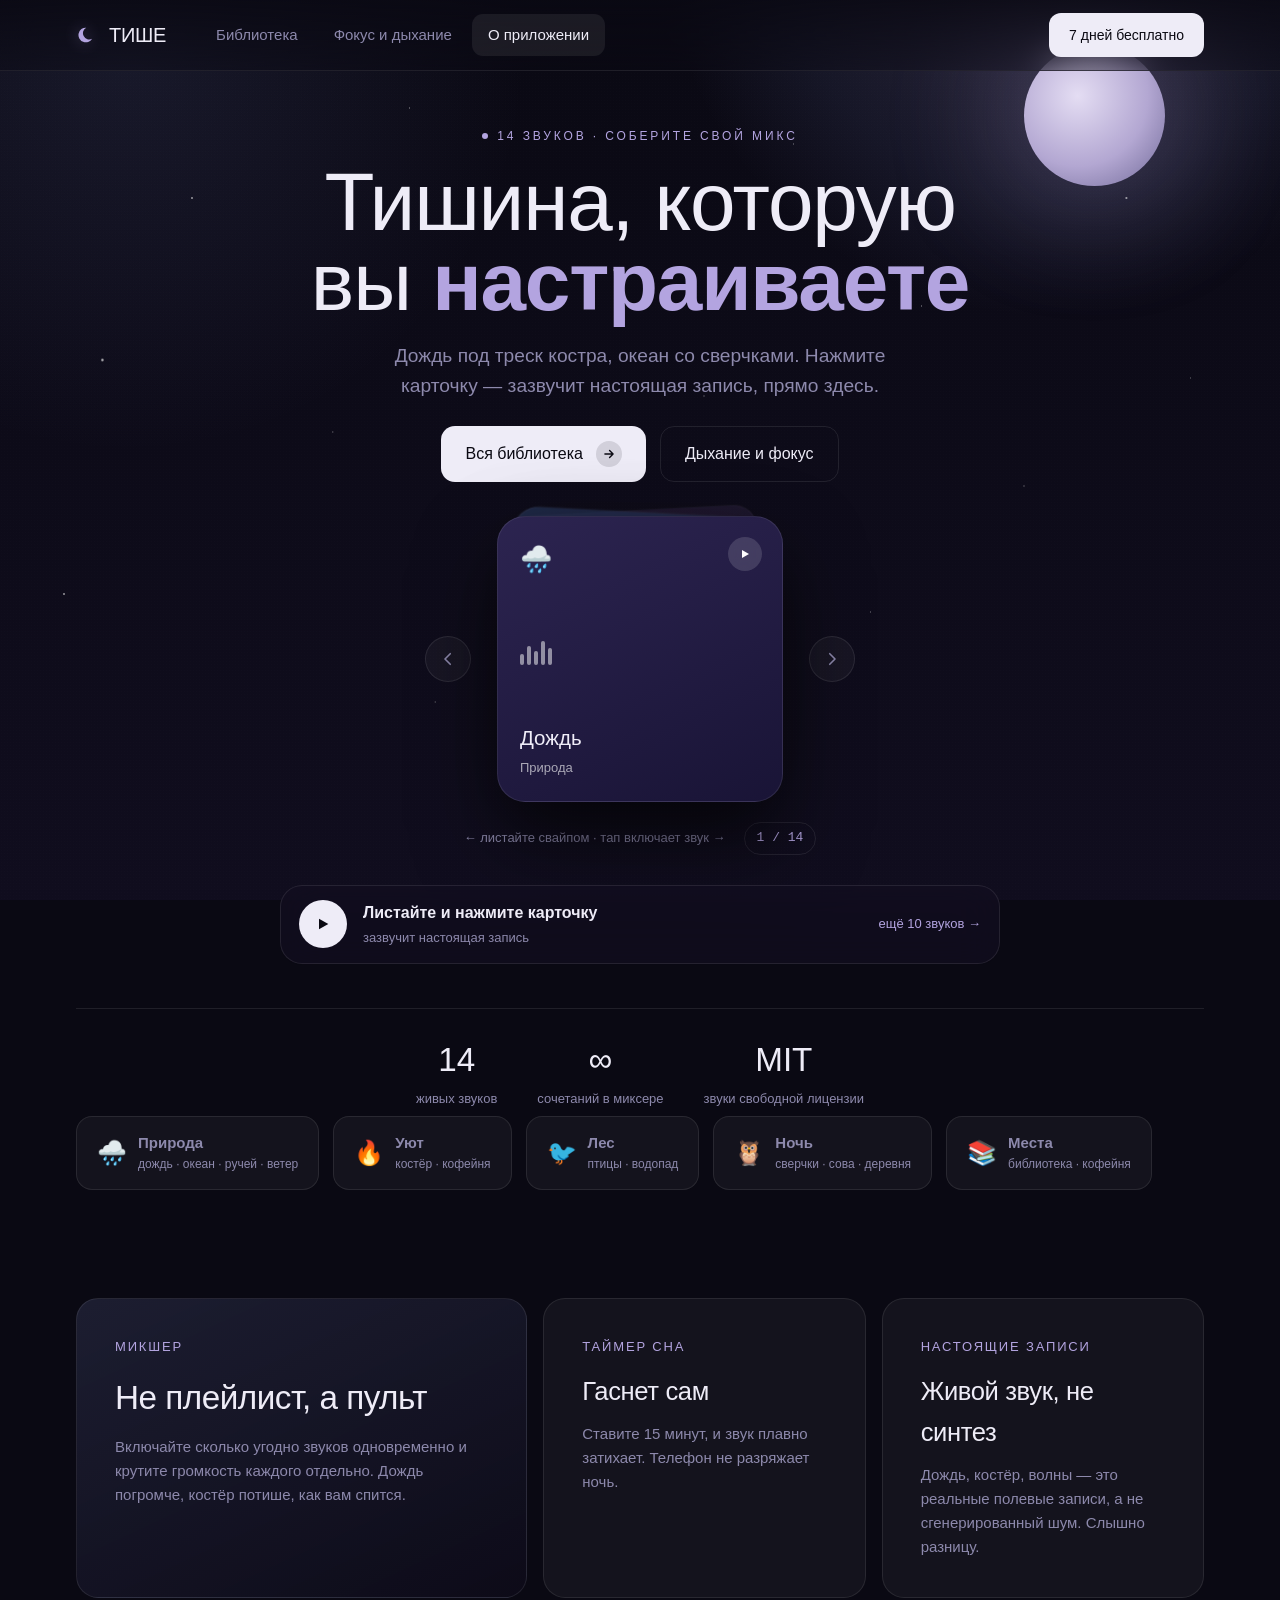
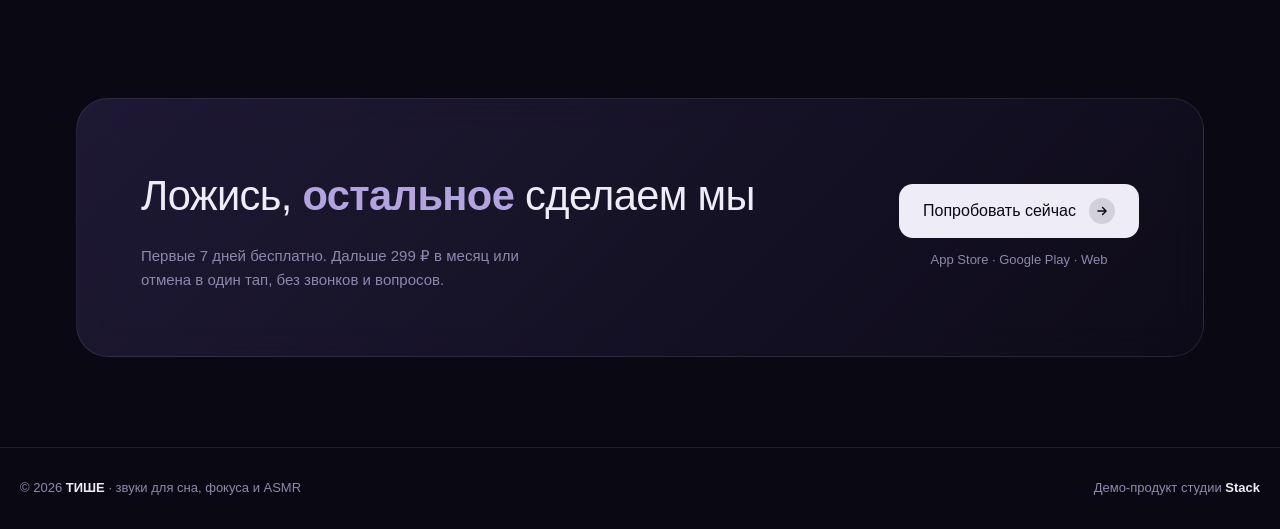
==== commit fd5e87ad: "Настоящий звук вместо синтеза + свайп-колода 14 реальных ambient-записей (дождь, костёр, волны, кафе" ====
--- a/index.html
+++ b/index.html
@@ -9,14 +9,33 @@
 <link rel="stylesheet" href="assets/app.css">
 <style>
   /* герой — ночная сцена с каскадом карточек */
-  .hero{text-align:center;padding:clamp(44px,6vw,78px) 0 0}
-  .hero>p{color:var(--dim);font-size:clamp(1.05rem,1.5vw,1.22rem);max-width:47ch;margin:22px auto 30px}
+  .hero{text-align:center;padding:clamp(30px,4vw,52px) 0 0}
+  .hero>p{color:var(--dim);font-size:clamp(1.05rem,1.5vw,1.22rem);max-width:47ch;margin:18px auto 24px}
   .acts{display:flex;gap:14px;justify-content:center;flex-wrap:wrap}
-  .cascade{position:relative;height:clamp(300px,32vw,340px);margin-top:clamp(34px,5vw,54px)}
-  .cc{position:absolute;top:0;left:50%;width:clamp(230px,21vw,290px);aspect-ratio:1;border-radius:28px;
+  /* свайп-колода */
+  .deck{position:relative;display:flex;align-items:center;justify-content:center;gap:clamp(8px,2vw,26px);
+        margin-top:clamp(22px,3vw,34px);touch-action:pan-y}
+  .deck-stage{position:relative;width:clamp(240px,23vw,286px);height:clamp(240px,23vw,286px);flex:none}
+  .arw{width:46px;height:46px;border-radius:50%;border:1px solid var(--hair);color:var(--dim);
+       display:grid;place-items:center;flex:none;background:rgba(255,255,255,.04);
+       transition:color .3s,border-color .3s,transform .3s var(--e)}
+  .arw:hover{color:var(--ink);border-color:var(--lav);transform:scale(1.08)}
+  .deck-meta{display:flex;align-items:center;justify-content:center;gap:18px;margin-top:20px;flex-wrap:wrap}
+  .swipe-hint{color:var(--dim);font-size:13px}
+  .counter{color:var(--lav);font-size:13px;border:1px solid var(--hair);border-radius:999px;padding:5px 12px}
+
+  .cc{position:absolute;inset:0;width:100%;aspect-ratio:1;border-radius:28px;
       border:1px solid var(--hair);padding:22px;display:flex;flex-direction:column;justify-content:space-between;
       text-align:left;color:#EFEDF8;box-shadow:0 40px 80px rgba(0,0,0,.5);outline:2px solid transparent;outline-offset:-2px;
-      transition:transform .55s var(--e),box-shadow .4s,outline-color .3s}
+      cursor:grab;user-select:none;
+      transition:transform .55s var(--e),box-shadow .4s,outline-color .3s,opacity .4s}
+  .cc.drag{transition:none;cursor:grabbing}
+  .cc[data-depth="0"]{z-index:3}
+  .cc[data-depth="1"]{z-index:2;transform:translateY(-14px) scale(.93) rotate(3deg);opacity:.7}
+  .cc[data-depth="2"]{z-index:1;transform:translateY(-26px) scale(.86) rotate(-3deg);opacity:.4}
+  .cc[data-depth="0"]:hover{box-shadow:0 52px 100px rgba(0,0,0,.62)}
+  .cc .play-hint{position:absolute;right:20px;top:20px;width:34px;height:34px;border-radius:50%;
+                 background:rgba(255,255,255,.14);display:grid;place-items:center;backdrop-filter:blur(6px)}
   .cc .em{font-size:26px}
   .cc b{font-family:"Bahnschrift Light",Bahnschrift,sans-serif;font-weight:400;font-size:clamp(19px,1.6vw,24px);display:block}
   .cc small{color:rgba(255,255,255,.62);font-size:13px}
@@ -28,14 +47,8 @@
   .cc .bars i:nth-child(2){animation-delay:.15s}.cc .bars i:nth-child(3){animation-delay:.32s}
   .cc .bars i:nth-child(4){animation-delay:.1s}.cc .bars i:nth-child(5){animation-delay:.24s}
   @keyframes eqb{0%,100%{height:5px}50%{height:26px}}
-  .k1{--x:-30vw;--r:-8deg;background:linear-gradient(155deg,#2C2450,#191436)}
-  .k2{--x:-10vw;--r:-2deg;background:linear-gradient(155deg,#243256,#141C36)}
-  .k3{--x:10vw;--r:4deg;background:linear-gradient(155deg,#3B2A52,#211734)}
-  .k4{--x:30vw;--r:10deg;background:linear-gradient(155deg,#23404A,#13232B)}
-  .cc{transform:translateX(var(--x)) rotate(var(--r))}
-  .cc:hover{transform:translateX(var(--x)) rotate(0deg) translateY(-10px);box-shadow:0 52px 100px rgba(0,0,0,.6)}
-  /* мини-плеер под каскадом */
-  .mini{position:relative;z-index:5;margin:clamp(-22px,-2vw,-28px) auto 0;max-width:720px;
+  /* мини-плеер под колодой */
+  .mini{position:relative;z-index:5;margin:clamp(22px,3vw,30px) auto 0;max-width:720px;
         display:flex;align-items:center;gap:16px;background:rgba(20,16,34,.62);border:1px solid var(--hair);
         border-radius:22px;padding:14px 18px;backdrop-filter:blur(22px)}
   .mini .pp{width:48px;height:48px;border-radius:50%;background:var(--ink);display:grid;place-items:center;flex:none;transition:transform .3s var(--e)}
@@ -45,13 +58,13 @@
   .mini .info span{color:var(--dim);font-size:13px}
   .mini .chips{display:flex;gap:5px}.mini .chips span{font-size:20px;filter:grayscale(.3)}
   .mini a.more{color:var(--lav);font-size:13px;white-space:nowrap}
-  .stats{display:flex;gap:40px;justify-content:center;margin-top:clamp(42px,5vw,62px);padding-top:26px;border-top:1px solid var(--hair)}
+  .stats{display:flex;gap:40px;justify-content:center;margin-top:clamp(30px,4vw,44px);padding-top:24px;border-top:1px solid var(--hair)}
   .stats b{font-family:"Bahnschrift Light",Bahnschrift,sans-serif;font-weight:400;font-size:clamp(1.7rem,2.6vw,2.3rem);display:block}
   .stats span{color:var(--dim);font-size:13px}
   @media(max-width:820px){
-    .cascade{height:auto;display:grid;grid-template-columns:1fr 1fr;gap:14px;margin-top:30px}
-    .cc{position:static;width:auto;transform:none!important;aspect-ratio:1.15}
-    .cc:hover{transform:translateY(-6px)!important}
+    .arw{display:none}
+    .deck{margin-top:30px}
+    .deck-stage{width:min(78vw,300px);height:min(78vw,300px)}
     .mini{margin-top:22px;flex-wrap:wrap}
     .stats{flex-wrap:wrap;gap:26px}
   }
@@ -119,19 +132,16 @@
       <a href="focus.html" class="btn ghost">Дыхание и фокус</a>
     </div>
 
-    <div class="cascade">
-      <button class="cc k1" data-sound="waves" aria-pressed="false"><span class="em">🌊</span>
-        <div class="bars"><i style="height:40%"></i><i style="height:70%"></i><i style="height:50%"></i><i style="height:88%"></i><i style="height:60%"></i></div>
-        <div><b>Океан</b><small>Волны с приливом</small></div></button>
-      <button class="cc k2" data-sound="rain" aria-pressed="false"><span class="em">🌧️</span>
-        <div class="bars"><i style="height:34%"></i><i style="height:58%"></i><i style="height:42%"></i><i style="height:72%"></i><i style="height:50%"></i></div>
-        <div><b>Дождь</b><small>Шум по крыше</small></div></button>
-      <button class="cc k3" data-sound="campfire" aria-pressed="false"><span class="em">🔥</span>
-        <div class="bars"><i style="height:52%"></i><i style="height:80%"></i><i style="height:44%"></i><i style="height:66%"></i><i style="height:58%"></i></div>
-        <div><b>Костёр</b><small>Тёплый треск</small></div></button>
-      <button class="cc k4" data-sound="birds" aria-pressed="false"><span class="em">🌲</span>
-        <div class="bars"><i style="height:36%"></i><i style="height:62%"></i><i style="height:48%"></i><i style="height:78%"></i><i style="height:54%"></i></div>
-        <div><b>Лес</b><small>Птицы и ветер</small></div></button>
+    <div class="deck" id="deck">
+      <button class="arw l" id="arwL" aria-label="Предыдущий звук">
+        <svg width="18" height="18" viewBox="0 0 24 24" fill="none"><path d="M15 5l-7 7 7 7" stroke="currentColor" stroke-width="2.2" stroke-linecap="round" stroke-linejoin="round"/></svg></button>
+      <div class="deck-stage" id="stage"></div>
+      <button class="arw r" id="arwR" aria-label="Следующий звук">
+        <svg width="18" height="18" viewBox="0 0 24 24" fill="none"><path d="M9 5l7 7-7 7" stroke="currentColor" stroke-width="2.2" stroke-linecap="round" stroke-linejoin="round"/></svg></button>
+    </div>
+    <div class="deck-meta">
+      <span class="swipe-hint">← листайте свайпом · тап включает звук →</span>
+      <span class="mono counter" id="counter">1 / 14</span>
     </div>
 
     <div class="mini" id="mini">
@@ -201,16 +211,99 @@
   function setPP(p){ppI.innerHTML=p?'<path d="M7 5h4v14H7zM13 5h4v14h-4z"/>':'<path d="M6 4l14 8-14 8z"/>';}
   function plural(n){return n+(n%10===1&&n%100!==11?' слой':([2,3,4].includes(n%10)&&![12,13,14].includes(n%100)?' слоя':' слоёв'));}
 
+  /* ── свайп-колода: листаем все звуки, тап включает ── */
+  const SOUNDS=Engine.CATALOG;
+  const GRAD=['linear-gradient(155deg,#2C2450,#191436)','linear-gradient(155deg,#243256,#141C36)',
+              'linear-gradient(155deg,#3B2A52,#211734)','linear-gradient(155deg,#23404A,#13232B)',
+              'linear-gradient(155deg,#2A3B52,#141E2E)','linear-gradient(155deg,#402C46,#22162A)'];
+  const stage=document.getElementById('stage'),counter=document.getElementById('counter');
+  let idx=0;
+
+  function build(){
+    stage.innerHTML='';
+    for(let d=2;d>=0;d--){                       // сзади вперёд, чтобы порядок в DOM был верный
+      const s=SOUNDS[(idx+d)%SOUNDS.length];
+      const el=document.createElement('button');
+      el.className='cc'; el.dataset.depth=d; el.dataset.sound=s.id;
+      el.style.background=GRAD[(idx+d)%GRAD.length];
+      el.setAttribute('aria-pressed', Engine.isOn(s.id));
+      el.innerHTML=`<span class="em">${s.emoji}</span>
+        <span class="play-hint">${Engine.isOn(s.id)
+          ? '<svg width="12" height="12" viewBox="0 0 24 24" fill="#fff"><path d="M7 5h4v14H7zM13 5h4v14h-4z"/></svg>'
+          : '<svg width="12" height="12" viewBox="0 0 24 24" fill="#fff"><path d="M6 4l14 8-14 8z"/></svg>'}</span>
+        <div class="bars">${[40,70,50,88,60].map(h=>`<i style="height:${h}%"></i>`).join('')}</div>
+        <div><b>${s.name}</b><small>${s.cat}</small></div>`;
+      stage.appendChild(el);
+    }
+    counter.textContent=(idx+1)+' / '+SOUNDS.length;
+    bindFront();
+  }
+  function go(dir){ idx=(idx+dir+SOUNDS.length)%SOUNDS.length; build(); }
+
+  function bindFront(){
+    const front=stage.querySelector('.cc[data-depth="0"]');
+    if(!front) return;
+    let x0=0,y0=0,dx=0,dy=0,dragging=false,moved=false;
+
+    front.addEventListener('pointerdown',e=>{
+      dragging=true; moved=false; x0=e.clientX; y0=e.clientY;
+      front.classList.add('drag'); front.setPointerCapture(e.pointerId);
+    });
+    front.addEventListener('pointermove',e=>{
+      if(!dragging) return;
+      dx=e.clientX-x0; dy=e.clientY-y0;
+      if(Math.abs(dx)>6) moved=true;
+      if(Math.abs(dy)>Math.abs(dx)&&Math.abs(dy)>30) return;   // вертикальный скролл не мешаем
+      front.style.transform=`translateX(${dx}px) rotate(${dx*0.045}deg)`;
+      front.style.opacity=String(Math.max(.35,1-Math.abs(dx)/380));
+    });
+    function end(){
+      if(!dragging) return; dragging=false;
+      front.classList.remove('drag');
+      const th=90;
+      if(Math.abs(dx)>th){
+        const out=dx>0?1:-1;
+        front.style.transition='transform .35s ease-out, opacity .35s';
+        front.style.transform=`translateX(${out*460}px) rotate(${out*16}deg)`;
+        front.style.opacity='0';
+        setTimeout(()=>go(out>0?-1:1),240);
+      } else {
+        front.style.transform=''; front.style.opacity='';
+      }
+      dx=0; dy=0;
+    }
+    front.addEventListener('pointerup',end);
+    front.addEventListener('pointercancel',end);
+    // тап или Enter — включаем звук; после свайпа клик не считаем
+    front.addEventListener('click',()=>{ if(!moved) Engine.toggle(front.dataset.sound); moved=false; });
+  }
+
+  document.getElementById('arwL').addEventListener('click',()=>go(-1));
+  document.getElementById('arwR').addEventListener('click',()=>go(1));
+  document.addEventListener('keydown',e=>{
+    if(e.key==='ArrowLeft')go(-1); else if(e.key==='ArrowRight')go(1);
+  });
+
   Engine.onChange(ids=>{
-    document.querySelectorAll('.cc[data-sound]').forEach(c=>c.setAttribute('aria-pressed', ids.includes(c.dataset.sound)));
+    stage.querySelectorAll('.cc').forEach(c=>{
+      const on=ids.includes(c.dataset.sound);
+      c.setAttribute('aria-pressed',on);
+      const h=c.querySelector('.play-hint');
+      if(h) h.innerHTML = on
+        ? '<svg width="12" height="12" viewBox="0 0 24 24" fill="#fff"><path d="M7 5h4v14H7zM13 5h4v14h-4z"/></svg>'
+        : '<svg width="12" height="12" viewBox="0 0 24 24" fill="#fff"><path d="M6 4l14 8-14 8z"/></svg>';
+    });
     miniChips.innerHTML=ids.map(id=>`<span>${EMO[id]||'🎵'}</span>`).join('');
     if(ids.length){miniTitle.textContent=plural(ids.length)+' в миксе';miniSub.textContent='звучит прямо здесь';setPP(true);}
-    else{miniTitle.textContent='Нажмите карточку';miniSub.textContent='и звук зазвучит прямо здесь';setPP(false);}
+    else{miniTitle.textContent='Листайте и нажмите карточку';miniSub.textContent='зазвучит настоящая запись';setPP(false);}
   });
-  document.querySelectorAll('.cc[data-sound]').forEach(c=>c.addEventListener('click',()=>Engine.toggle(c.dataset.sound)));
+
   document.getElementById('pp').addEventListener('click',()=>{
-    if(Engine.activeIds().length)Engine.stopAll(0.4); else Engine.toggle('waves');
+    if(Engine.activeIds().length)Engine.stopAll(0.4);
+    else Engine.toggle(SOUNDS[idx].id);
   });
+
+  build();
 </script>
 </body>
 </html>
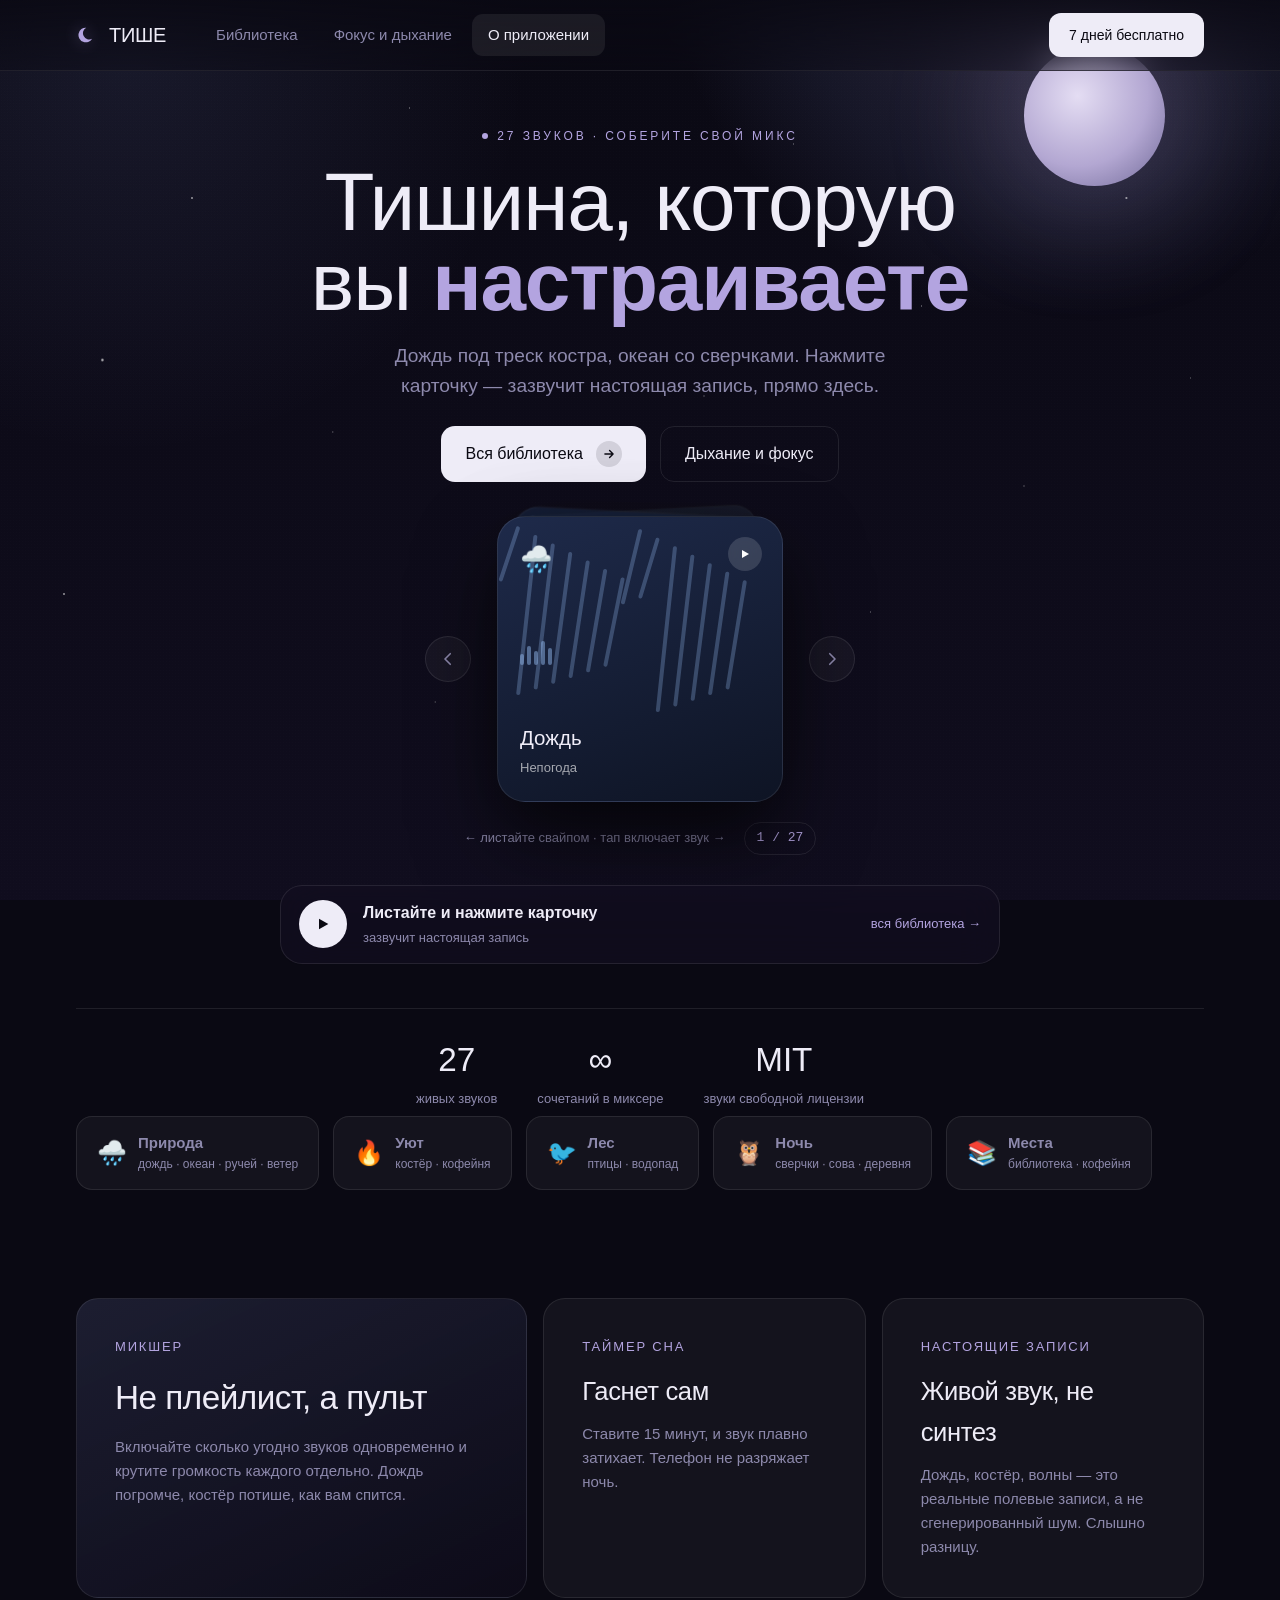
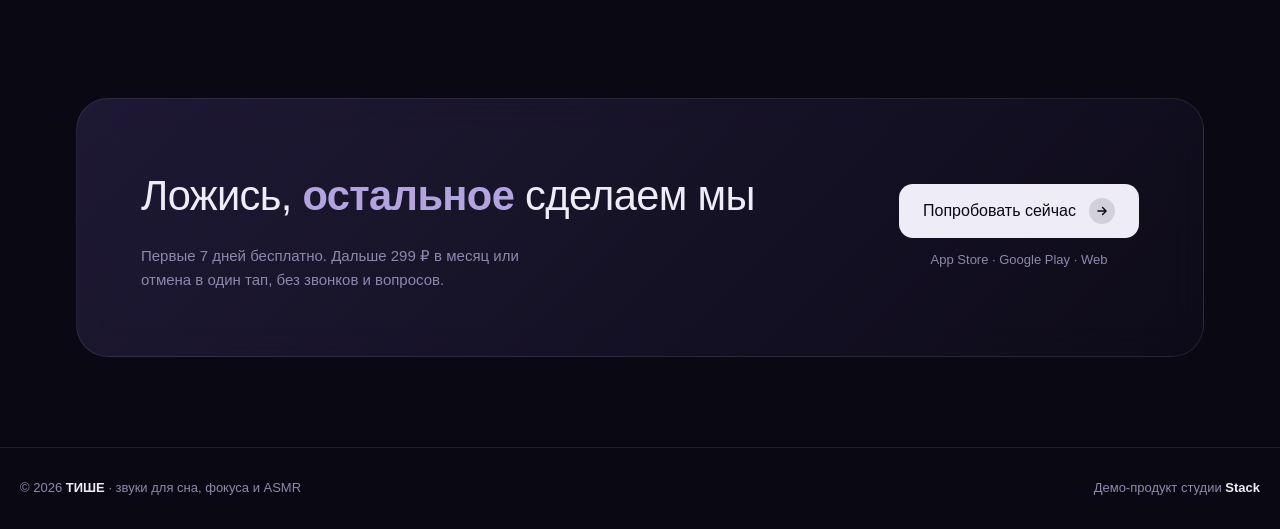
==== commit 3217eb75: "27 настоящих звуков + уникальное оформление каждой карточки Добавлено 13 реальных записей: коричневы" ====
--- a/index.html
+++ b/index.html
@@ -4,7 +4,7 @@
 <meta charset="utf-8">
 <meta name="viewport" content="width=device-width, initial-scale=1">
 <title>ТИШЕ — звуки для сна, фокуса и ASMR</title>
-<meta name="description" content="14 настоящих ambient-звуков, которые смешиваются в один. Дождь под треск костра, океан со сверчками. Работает прямо в браузере.">
+<meta name="description" content="27 настоящих ambient-звуков, которые смешиваются в один. Дождь под треск костра, океан со сверчками. Работает прямо в браузере.">
 <meta name="theme-color" content="#0A0913">
 <link rel="stylesheet" href="assets/app.css">
 <style>
@@ -34,14 +34,18 @@
   .cc[data-depth="1"]{z-index:2;transform:translateY(-14px) scale(.93) rotate(3deg);opacity:.7}
   .cc[data-depth="2"]{z-index:1;transform:translateY(-26px) scale(.86) rotate(-3deg);opacity:.4}
   .cc[data-depth="0"]:hover{box-shadow:0 52px 100px rgba(0,0,0,.62)}
-  .cc .play-hint{position:absolute;right:20px;top:20px;width:34px;height:34px;border-radius:50%;
+  .cc .art{position:absolute;inset:0;opacity:.30;pointer-events:none;overflow:hidden;border-radius:27px}
+  .cc .art svg{width:100%;height:100%;display:block}
+  .cc[aria-pressed="true"] .art{opacity:.5}
+  .cc[aria-pressed="true"]{outline-color:var(--ac,var(--lav))}
+  .cc .em,.cc .bars,.cc>div{position:relative;z-index:2}
+  .cc .play-hint{position:absolute;right:20px;top:20px;z-index:3;width:34px;height:34px;border-radius:50%;
                  background:rgba(255,255,255,.14);display:grid;place-items:center;backdrop-filter:blur(6px)}
   .cc .em{font-size:26px}
   .cc b{font-family:"Bahnschrift Light",Bahnschrift,sans-serif;font-weight:400;font-size:clamp(19px,1.6vw,24px);display:block}
   .cc small{color:rgba(255,255,255,.62);font-size:13px}
   .cc .bars{display:flex;align-items:flex-end;gap:3px;height:28px;opacity:.5}
   .cc .bars i{width:4px;background:#fff;border-radius:2px}
-  .cc[aria-pressed="true"]{outline-color:var(--lav)}
   .cc[aria-pressed="true"] .bars{opacity:.95}
   .cc[aria-pressed="true"] .bars i{animation:eqb 1s ease-in-out infinite}
   .cc .bars i:nth-child(2){animation-delay:.15s}.cc .bars i:nth-child(3){animation-delay:.32s}
@@ -124,7 +128,7 @@
 
 <main class="wrap">
   <section class="hero">
-    <div class="kick"><i></i> 14 звуков · соберите свой микс</div>
+    <div class="kick"><i></i> 27 звуков · соберите свой микс</div>
     <h1 class="thin" style="margin-top:16px">Тишина, которую<br>вы <b>настраиваете</b></h1>
     <p>Дождь под треск костра, океан со сверчками. Нажмите карточку — зазвучит настоящая запись, прямо здесь.</p>
     <div class="acts">
@@ -141,18 +145,18 @@
     </div>
     <div class="deck-meta">
       <span class="swipe-hint">← листайте свайпом · тап включает звук →</span>
-      <span class="mono counter" id="counter">1 / 14</span>
+      <span class="mono counter" id="counter">1 / 27</span>
     </div>
 
     <div class="mini" id="mini">
       <button class="pp" id="pp" aria-label="Пауза"><svg id="ppI" width="16" height="16" viewBox="0 0 24 24" fill="#0A0912"><path d="M6 4l14 8-14 8z"/></svg></button>
       <div class="info"><b id="miniTitle">Нажмите карточку</b><span id="miniSub">и звук зазвучит прямо здесь</span></div>
       <div class="chips" id="miniChips"></div>
-      <a href="library.html" class="more">ещё 10 звуков →</a>
+      <a href="library.html" class="more">вся библиотека →</a>
     </div>
 
     <div class="stats">
-      <div><b class="mono">14</b><span>живых звуков</span></div>
+      <div><b class="mono">27</b><span>живых звуков</span></div>
       <div><b class="mono">∞</b><span>сочетаний в миксере</span></div>
       <div><b class="mono">MIT</b><span>звуки свободной лицензии</span></div>
     </div>
@@ -213,9 +217,6 @@
 
   /* ── свайп-колода: листаем все звуки, тап включает ── */
   const SOUNDS=Engine.CATALOG;
-  const GRAD=['linear-gradient(155deg,#2C2450,#191436)','linear-gradient(155deg,#243256,#141C36)',
-              'linear-gradient(155deg,#3B2A52,#211734)','linear-gradient(155deg,#23404A,#13232B)',
-              'linear-gradient(155deg,#2A3B52,#141E2E)','linear-gradient(155deg,#402C46,#22162A)'];
   const stage=document.getElementById('stage'),counter=document.getElementById('counter');
   let idx=0;
 
@@ -225,14 +226,16 @@
       const s=SOUNDS[(idx+d)%SOUNDS.length];
       const el=document.createElement('button');
       el.className='cc'; el.dataset.depth=d; el.dataset.sound=s.id;
-      el.style.background=GRAD[(idx+d)%GRAD.length];
+      el.style.background=s.grad;
       el.setAttribute('aria-pressed', Engine.isOn(s.id));
-      el.innerHTML=`<span class="em">${s.emoji}</span>
+      el.innerHTML=`<span class="art">${s.art}</span>
+        <span class="em">${s.emoji}</span>
         <span class="play-hint">${Engine.isOn(s.id)
           ? '<svg width="12" height="12" viewBox="0 0 24 24" fill="#fff"><path d="M7 5h4v14H7zM13 5h4v14h-4z"/></svg>'
           : '<svg width="12" height="12" viewBox="0 0 24 24" fill="#fff"><path d="M6 4l14 8-14 8z"/></svg>'}</span>
-        <div class="bars">${[40,70,50,88,60].map(h=>`<i style="height:${h}%"></i>`).join('')}</div>
+        <div class="bars">${[40,70,50,88,60].map(h=>`<i style="height:${h}%;background:${s.accent}"></i>`).join('')}</div>
         <div><b>${s.name}</b><small>${s.cat}</small></div>`;
+      el.style.setProperty('--ac',s.accent);
       stage.appendChild(el);
     }
     counter.textContent=(idx+1)+' / '+SOUNDS.length;
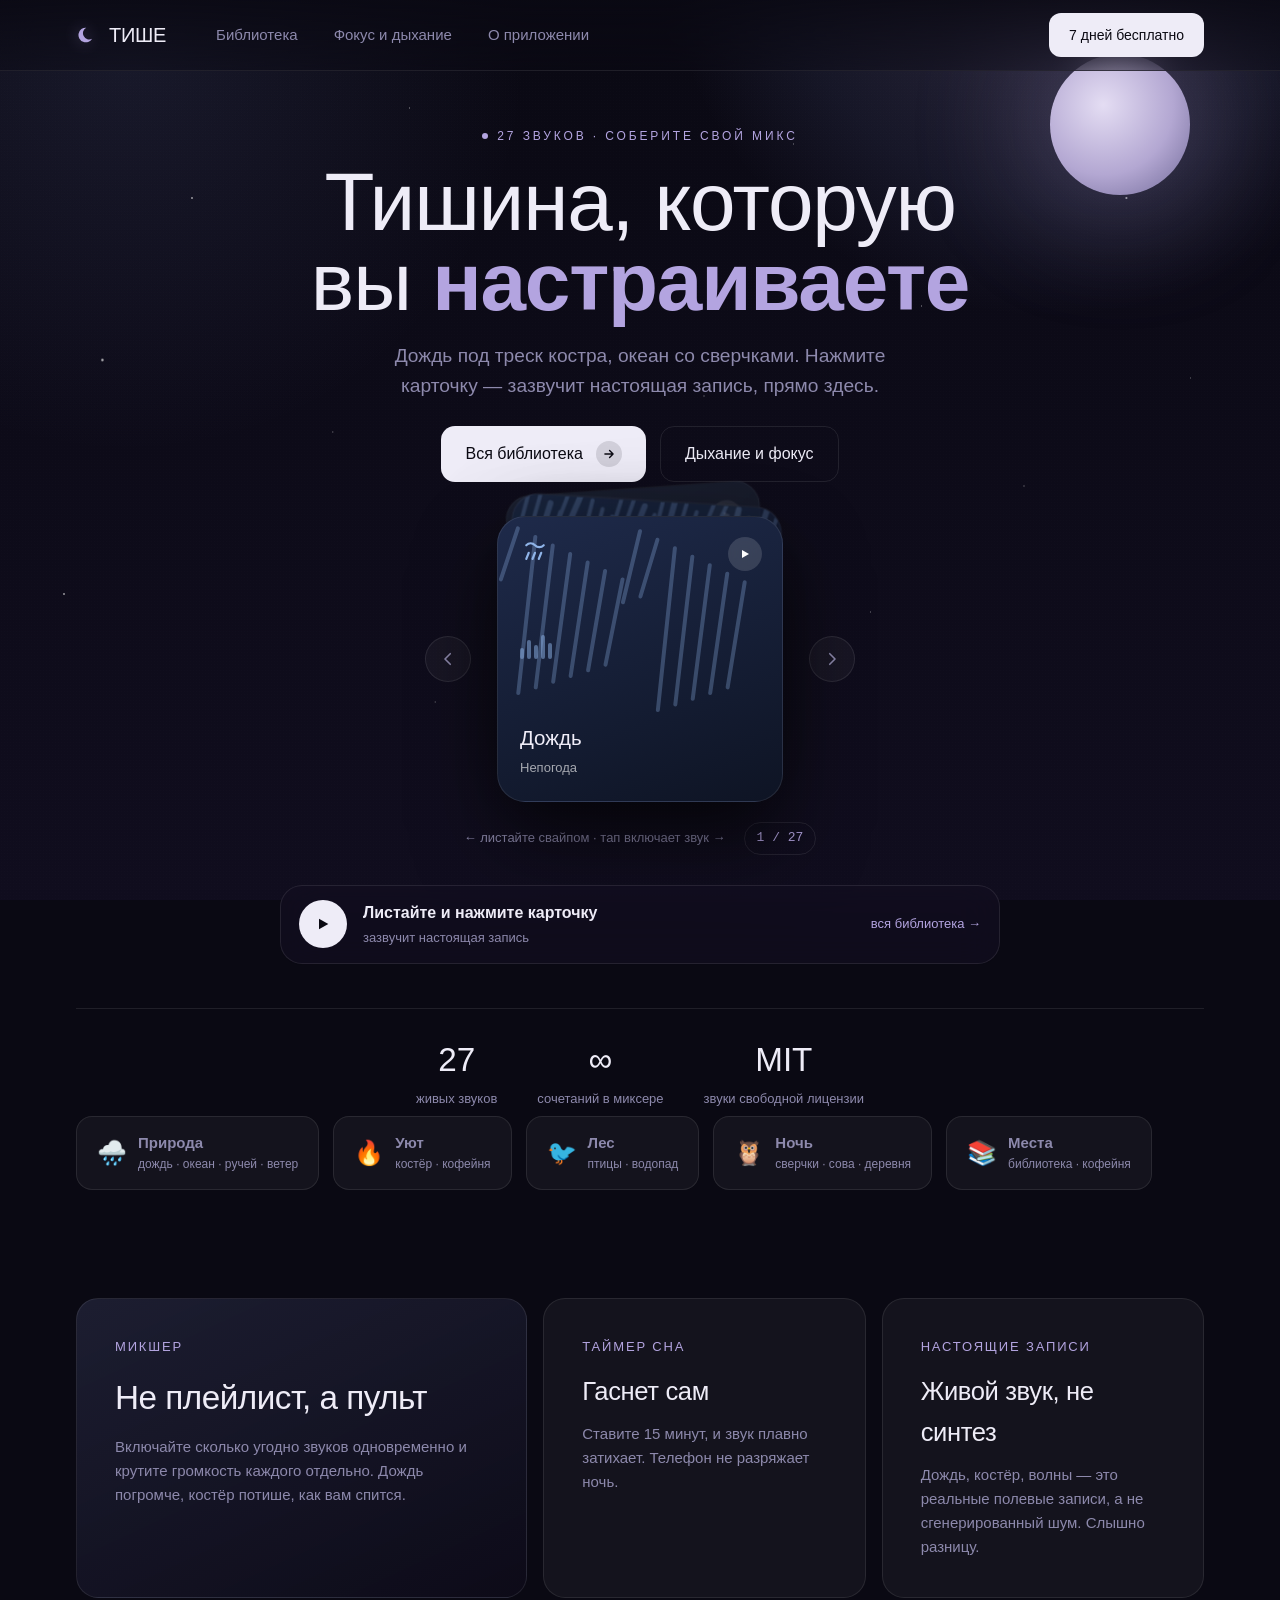
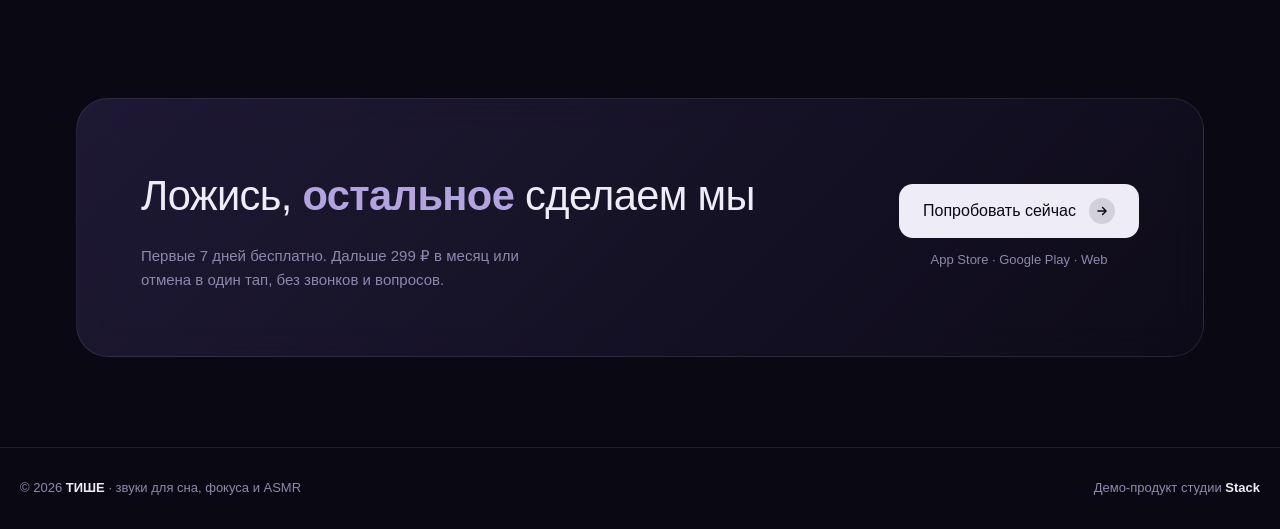
==== commit 1e0e99ab: "Уникальный визуал каждому звуку и чистка UI - 11 новых рисунков/иконок: все 27 звуков теперь с собст" ====
--- a/index.html
+++ b/index.html
@@ -31,17 +31,18 @@
       transition:transform .55s var(--e),box-shadow .4s,outline-color .3s,opacity .4s}
   .cc.drag{transition:none;cursor:grabbing}
   .cc[data-depth="0"]{z-index:3}
-  .cc[data-depth="1"]{z-index:2;transform:translateY(-14px) scale(.93) rotate(3deg);opacity:.7}
-  .cc[data-depth="2"]{z-index:1;transform:translateY(-26px) scale(.86) rotate(-3deg);opacity:.4}
+  .cc[data-depth="1"]{z-index:2;transform:translateY(-24px) scale(.945) rotate(3.5deg);opacity:.75}
+  .cc[data-depth="2"]{z-index:1;transform:translateY(-44px) scale(.89) rotate(-4deg);opacity:.5}
   .cc[data-depth="0"]:hover{box-shadow:0 52px 100px rgba(0,0,0,.62)}
   .cc .art{position:absolute;inset:0;opacity:.30;pointer-events:none;overflow:hidden;border-radius:27px}
   .cc .art svg{width:100%;height:100%;display:block}
   .cc[aria-pressed="true"] .art{opacity:.5}
   .cc[aria-pressed="true"]{outline-color:var(--ac,var(--lav))}
-  .cc .em,.cc .bars,.cc>div{position:relative;z-index:2}
+  .cc .ic-glyph,.cc .bars,.cc>div{position:relative;z-index:2}
   .cc .play-hint{position:absolute;right:20px;top:20px;z-index:3;width:34px;height:34px;border-radius:50%;
                  background:rgba(255,255,255,.14);display:grid;place-items:center;backdrop-filter:blur(6px)}
-  .cc .em{font-size:26px}
+  .cc .ic-glyph{width:30px;height:30px;display:block}
+  .cc .ic-glyph svg{width:100%;height:100%}
   .cc b{font-family:"Bahnschrift Light",Bahnschrift,sans-serif;font-weight:400;font-size:clamp(19px,1.6vw,24px);display:block}
   .cc small{color:rgba(255,255,255,.62);font-size:13px}
   .cc .bars{display:flex;align-items:flex-end;gap:3px;height:28px;opacity:.5}
@@ -111,7 +112,7 @@
 </style>
 </head>
 <body>
-<div class="aura"></div><div class="grain"></div>
+<div class="aura"></div><div class="moonlayer"></div><div class="grain"></div>
 
 <header class="hdr" id="hdr">
   <div class="wrap in">
@@ -119,7 +120,7 @@
     <nav class="nav">
       <a href="library.html">Библиотека</a>
       <a href="focus.html">Фокус и дыхание</a>
-      <a href="#about" class="on">О приложении</a>
+      <a href="#about">О приложении</a>
     </nav>
     <a href="#price" class="cta">7 дней бесплатно</a>
     <button class="burger" id="burger" aria-label="Меню"><span></span><span></span><span></span></button>
@@ -229,7 +230,7 @@
       el.style.background=s.grad;
       el.setAttribute('aria-pressed', Engine.isOn(s.id));
       el.innerHTML=`<span class="art">${s.art}</span>
-        <span class="em">${s.emoji}</span>
+        <span class="ic-glyph">${s.icon}</span>
         <span class="play-hint">${Engine.isOn(s.id)
           ? '<svg width="12" height="12" viewBox="0 0 24 24" fill="#fff"><path d="M7 5h4v14H7zM13 5h4v14h-4z"/></svg>'
           : '<svg width="12" height="12" viewBox="0 0 24 24" fill="#fff"><path d="M6 4l14 8-14 8z"/></svg>'}</span>
--- a/assets/app.css
+++ b/assets/app.css
@@ -21,8 +21,9 @@
   radial-gradient(46vw 46vw at 82% -8%,rgba(179,164,224,.22),rgba(126,139,207,.10) 46%,transparent 66%),
   radial-gradient(52vw 52vw at 10% 6%,rgba(126,139,207,.12),transparent 60%),
   linear-gradient(180deg,var(--bg),var(--bg2))}
-/* луна */
-.aura::before{content:"";position:absolute;top:5vh;right:9vw;width:clamp(90px,11vw,170px);aspect-ratio:1;
+/* луна — отдельным слоем на первом экране, чтобы уезжала при скролле, а не висела над контентом */
+.moonlayer{position:absolute;top:0;left:0;right:0;height:100vh;z-index:-1;overflow:hidden;pointer-events:none}
+.moonlayer::before{content:"";position:absolute;top:6vh;right:7vw;width:clamp(90px,11vw,170px);aspect-ratio:1;
   border-radius:50%;background:radial-gradient(circle at 38% 36%,#E4DDF3,#B3A7D2 56%,#6E6796);
   box-shadow:0 0 120px 20px rgba(179,164,224,.28)}
 /* звёзды — статичный слой из точек, без JS */
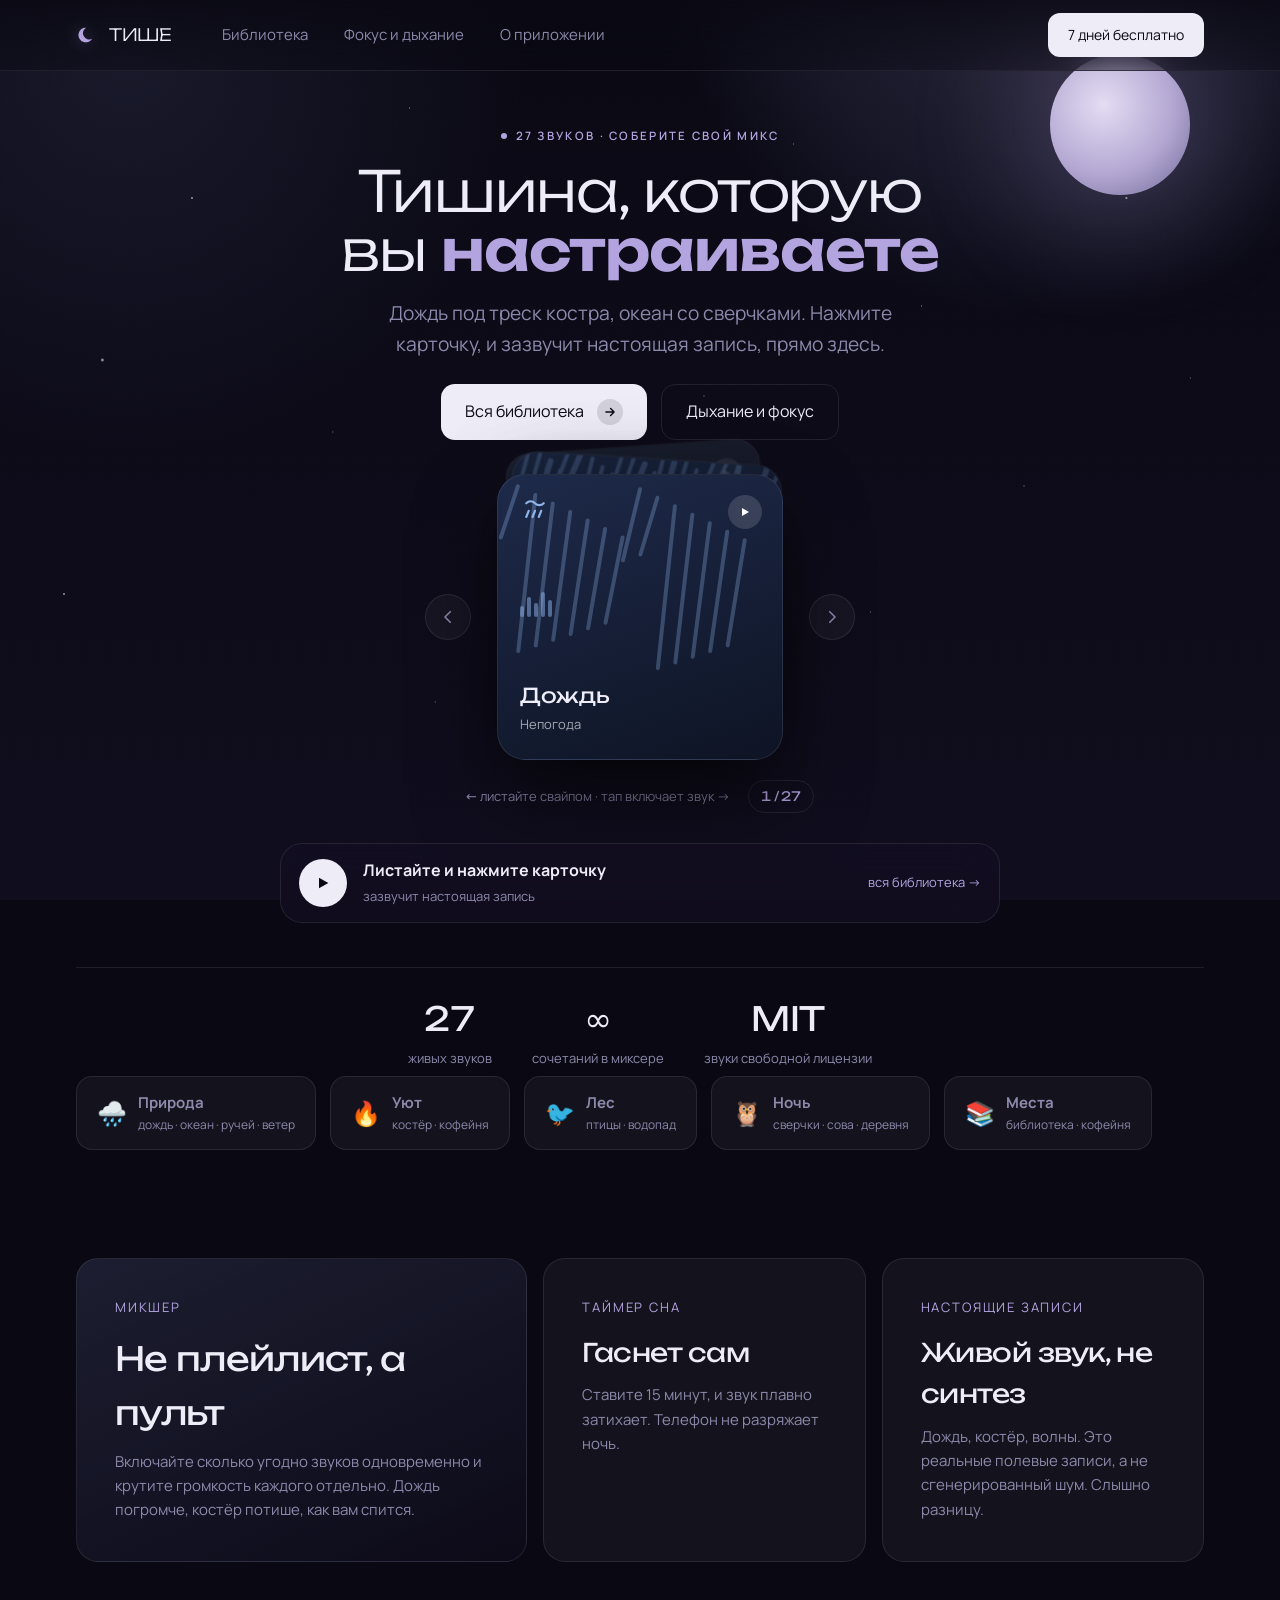
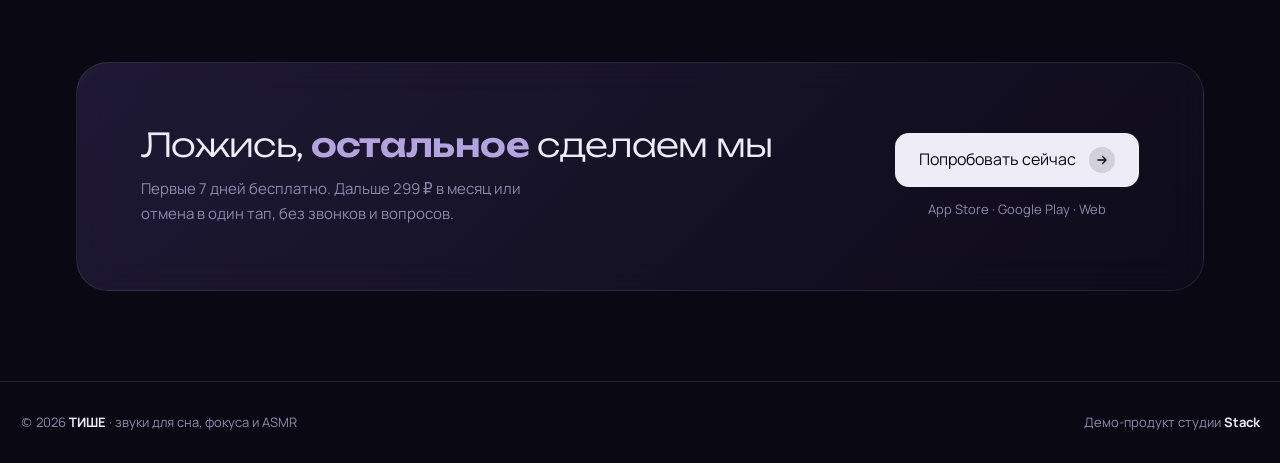
==== commit 63564477: "Свои шрифты вместо системных Windows - Bahnschrift и Corbel есть только на Windows: на маке, айфоне " ====
--- a/index.html
+++ b/index.html
@@ -3,7 +3,7 @@
 <head>
 <meta charset="utf-8">
 <meta name="viewport" content="width=device-width, initial-scale=1">
-<title>ТИШЕ — звуки для сна, фокуса и ASMR</title>
+<title>ТИШЕ. Звуки для сна, фокуса и ASMR</title>
 <meta name="description" content="27 настоящих ambient-звуков, которые смешиваются в один. Дождь под треск костра, океан со сверчками. Работает прямо в браузере.">
 <meta name="theme-color" content="#0A0913">
 <link rel="stylesheet" href="assets/app.css">
@@ -43,7 +43,7 @@
                  background:rgba(255,255,255,.14);display:grid;place-items:center;backdrop-filter:blur(6px)}
   .cc .ic-glyph{width:30px;height:30px;display:block}
   .cc .ic-glyph svg{width:100%;height:100%}
-  .cc b{font-family:"Bahnschrift Light",Bahnschrift,sans-serif;font-weight:400;font-size:clamp(19px,1.6vw,24px);display:block}
+  .cc b{font-family:Unbounded,system-ui,sans-serif;font-weight:400;font-size:clamp(19px,1.6vw,24px);display:block}
   .cc small{color:rgba(255,255,255,.62);font-size:13px}
   .cc .bars{display:flex;align-items:flex-end;gap:3px;height:28px;opacity:.5}
   .cc .bars i{width:4px;background:#fff;border-radius:2px}
@@ -64,7 +64,7 @@
   .mini .chips{display:flex;gap:5px}.mini .chips span{font-size:20px;filter:grayscale(.3)}
   .mini a.more{color:var(--lav);font-size:13px;white-space:nowrap}
   .stats{display:flex;gap:40px;justify-content:center;margin-top:clamp(30px,4vw,44px);padding-top:24px;border-top:1px solid var(--hair)}
-  .stats b{font-family:"Bahnschrift Light",Bahnschrift,sans-serif;font-weight:400;font-size:clamp(1.7rem,2.6vw,2.3rem);display:block}
+  .stats b{font-family:Unbounded,system-ui,sans-serif;font-weight:400;font-size:clamp(1.7rem,2.6vw,2.3rem);display:block}
   .stats span{color:var(--dim);font-size:13px}
   @media(max-width:820px){
     .arw{display:none}
@@ -89,7 +89,7 @@
   .card{border:1px solid var(--hair);border-radius:22px;padding:clamp(26px,3vw,38px);background:var(--panel)}
   .card.big{grid-row:span 1;background:linear-gradient(155deg,rgba(126,139,207,.16),rgba(16,13,30,.5))}
   .card .n{font-size:13px;color:var(--lav);letter-spacing:.14em;text-transform:uppercase}
-  .card h3{font-family:"Bahnschrift Light",Bahnschrift,sans-serif;font-weight:400;
+  .card h3{font-family:Unbounded,system-ui,sans-serif;font-weight:400;
            font-size:clamp(1.4rem,2vw,1.9rem);margin:14px 0 10px}
   .card p{color:var(--dim);font-size:15px}
   .card.big h3{font-size:clamp(1.8rem,2.6vw,2.4rem)}
@@ -131,7 +131,7 @@
   <section class="hero">
     <div class="kick"><i></i> 27 звуков · соберите свой микс</div>
     <h1 class="thin" style="margin-top:16px">Тишина, которую<br>вы <b>настраиваете</b></h1>
-    <p>Дождь под треск костра, океан со сверчками. Нажмите карточку — зазвучит настоящая запись, прямо здесь.</p>
+    <p>Дождь под треск костра, океан со сверчками. Нажмите карточку, и зазвучит настоящая запись, прямо здесь.</p>
     <div class="acts">
       <a href="library.html" class="btn">Вся библиотека <span class="ic"><svg width="14" height="14" viewBox="0 0 24 24" fill="none"><path d="M5 12h14M13 6l6 6-6 6" stroke="#0A0912" stroke-width="2.4" stroke-linecap="round" stroke-linejoin="round"/></svg></span></a>
       <a href="focus.html" class="btn ghost">Дыхание и фокус</a>
@@ -185,7 +185,7 @@
     <div class="card">
       <div class="n">Настоящие записи</div>
       <h3 class="thin">Живой звук, не синтез</h3>
-      <p>Дождь, костёр, волны — это реальные полевые записи, а не сгенерированный шум. Слышно разницу.</p>
+      <p>Дождь, костёр, волны. Это реальные полевые записи, а не сгенерированный шум. Слышно разницу.</p>
     </div>
   </section>
 
--- a/assets/app.css
+++ b/assets/app.css
@@ -1,4 +1,13 @@
 /* ТИШЕ — общий стиль ASMR-платформы */
+
+/* Шрифты вшиты в репозиторий: системные Bahnschrift и Corbel есть только
+   на Windows, на маке и телефоне вёрстка теряла типографику целиком.
+   Unbounded — заголовки, широкие открытые формы работают на «воздух».
+   Manrope — текст и интерфейс. Оба OFL, сабсет до кириллицы, см. fonts/LICENSE.txt */
+@font-face{font-family:Unbounded;src:url(fonts/Unbounded.woff2) format('woff2');
+           font-weight:200 800;font-style:normal;font-display:swap}
+@font-face{font-family:Manrope;src:url(fonts/Manrope.woff2) format('woff2');
+           font-weight:300 800;font-style:normal;font-display:swap}
 :root{
   --bg:#0A0913; --bg2:#100D1E; --panel:rgba(255,255,255,.045); --panel2:rgba(255,255,255,.07);
   --ink:#EEECF7; --dim:#8D89AC; --lav:#B3A4E0; --lav2:#7E8BCF; --warm:#E0B48C;
@@ -7,10 +16,10 @@
 *{box-sizing:border-box;margin:0;padding:0}
 html{scroll-behavior:smooth}
 body{background:var(--bg);color:var(--ink);
-     font:300 clamp(15px,1.05vw,17px)/1.6 Corbel,"Segoe UI",Candara,sans-serif;
+     font:400 clamp(15px,1.05vw,16.5px)/1.62 Manrope,"Segoe UI",system-ui,sans-serif;
      -webkit-font-smoothing:antialiased;min-height:100dvh}
-.thin{font-family:"Bahnschrift Light",Bahnschrift,"Segoe UI Light",Corbel,sans-serif;font-weight:300;letter-spacing:-.015em}
-.mono{font-family:Consolas,"SF Mono",monospace;font-variant-numeric:tabular-nums}
+.thin{font-family:Unbounded,"Segoe UI",system-ui,sans-serif;font-weight:300;letter-spacing:-.02em}
+.mono{font-family:Unbounded,Consolas,monospace;font-variant-numeric:tabular-nums;letter-spacing:-.01em}
 a{color:inherit;text-decoration:none}
 button{font:inherit;color:inherit;border:0;background:none;cursor:pointer}
 svg{display:block}
@@ -44,7 +53,7 @@
 .hdr{position:sticky;top:0;z-index:50;backdrop-filter:blur(18px);
      background:linear-gradient(180deg,rgba(10,9,19,.85),rgba(10,9,19,.4));border-bottom:1px solid var(--hair)}
 .hdr .in{display:flex;align-items:center;gap:26px;height:70px}
-.brand{display:flex;align-items:center;gap:11px;font-size:20px;letter-spacing:.14em;margin-right:8px}
+.brand{display:flex;align-items:center;gap:11px;font-size:17px;letter-spacing:.16em;margin-right:8px}
 .brand svg{filter:drop-shadow(0 0 8px rgba(179,164,224,.4))}
 .nav{display:flex;gap:4px}
 .nav a{color:var(--dim);font-size:15px;padding:9px 16px;border-radius:11px;transition:color .3s,background .3s}
@@ -58,11 +67,12 @@
 .burger span{width:18px;height:2px;background:var(--ink)}
 
 /* типографика */
-h1{font-family:"Bahnschrift Light",Bahnschrift,sans-serif;font-weight:300;
-   font-size:clamp(2.7rem,6.4vw,5.4rem);line-height:.98;letter-spacing:-.02em;text-wrap:balance}
+h1{font-family:Unbounded,system-ui,sans-serif;font-weight:300;
+   font-size:clamp(2rem,4.4vw,3.7rem);line-height:1.04;letter-spacing:-.025em;text-wrap:balance}
 h1 b{font-weight:600;color:var(--lav)}
-h2{font-family:"Bahnschrift Light",Bahnschrift,sans-serif;font-weight:300;font-size:clamp(1.8rem,3.6vw,2.6rem);letter-spacing:-.01em}
-.kick{display:inline-flex;align-items:center;gap:9px;font-size:12px;letter-spacing:.24em;text-transform:uppercase;color:var(--lav)}
+h2{font-family:Unbounded,system-ui,sans-serif;font-weight:300;
+   font-size:clamp(1.5rem,2.7vw,2.05rem);line-height:1.12;letter-spacing:-.02em}
+.kick{display:inline-flex;align-items:center;gap:9px;font-size:11.5px;font-weight:600;letter-spacing:.2em;text-transform:uppercase;color:var(--lav)}
 .kick i{width:6px;height:6px;border-radius:50%;background:var(--lav)}
 
 /* кнопки */
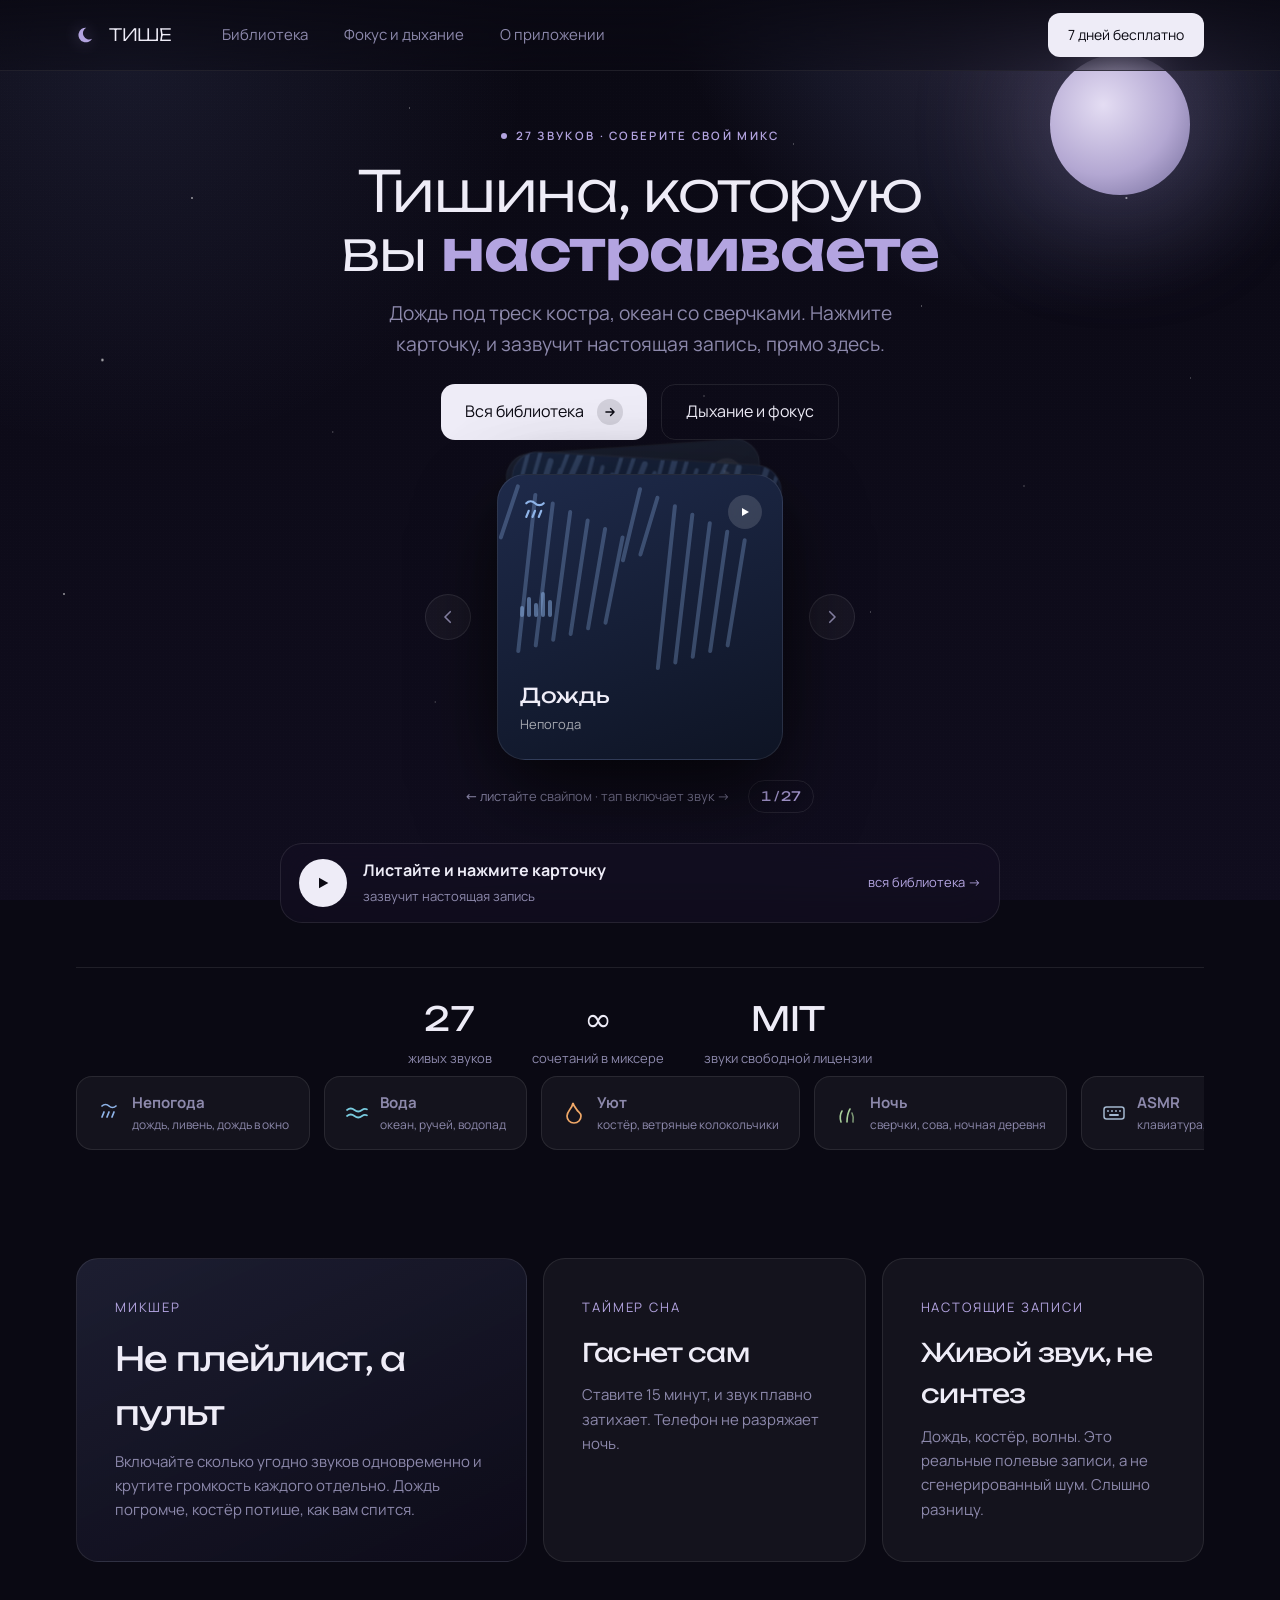
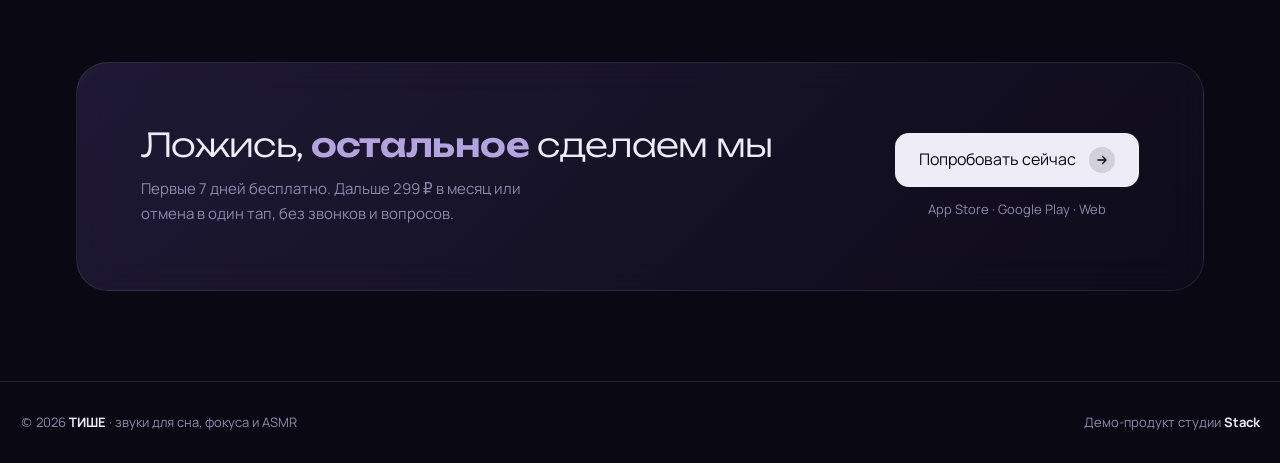
==== commit f5ddc168: "Лента категорий и чипы мини-плеера без эмодзи Лента категорий на главной осталась со старыми названи" ====
--- a/index.html
+++ b/index.html
@@ -81,7 +81,8 @@
   .rc{flex:0 0 auto;display:flex;align-items:center;gap:11px;border:1px solid var(--hair);
       border-radius:16px;padding:14px 20px;background:var(--panel);transition:all .35s var(--e)}
   .rc:hover{transform:translateY(-3px);border-color:var(--lav)}
-  .rc .em{font-size:24px}
+  .chips .mi{display:inline-flex;width:18px;height:18px}.chips .mi svg{width:100%;height:100%}
+  .rc .gi{width:24px;height:24px;flex:none}.rc .gi svg{width:100%;height:100%}
   .rc b{font-size:15px}.rc span{color:var(--dim);font-size:12px;display:block}
 
   /* фичи — разного размера, не три близнеца */
@@ -163,13 +164,7 @@
     </div>
   </section>
 
-  <div class="rail">
-    <a href="library.html" class="rc"><span class="em">🌧️</span><span><b>Природа</b><span>дождь · океан · ручей · ветер</span></span></a>
-    <a href="library.html" class="rc"><span class="em">🔥</span><span><b>Уют</b><span>костёр · кофейня</span></span></a>
-    <a href="library.html" class="rc"><span class="em">🐦</span><span><b>Лес</b><span>птицы · водопад</span></span></a>
-    <a href="library.html" class="rc"><span class="em">🦉</span><span><b>Ночь</b><span>сверчки · сова · деревня</span></span></a>
-    <a href="library.html" class="rc"><span class="em">📚</span><span><b>Места</b><span>библиотека · кофейня</span></span></a>
-  </div>
+  <div class="rail" id="catRail"></div>
 
   <section class="feat" id="about">
     <div class="card big">
@@ -208,9 +203,19 @@
 
 <script src="assets/engine.js"></script>
 <script>
+  (()=>{ // лента категорий из каталога: имена и иконки настоящие
+    const wanted=['Непогода','Вода','Уют','Ночь','ASMR','Шум'];
+    document.getElementById('catRail').innerHTML=wanted.map(cat=>{
+      const inCat=Engine.CATALOG.filter(s=>s.cat===cat);
+      if(!inCat.length) return '';
+      const names=inCat.slice(0,3).map(s=>s.name.toLowerCase()).join(', ');
+      return '<a href="library.html" class="rc"><span class="gi">'+inCat[0].icon+'</span>'+
+             '<span><b>'+cat+'</b><span>'+names+'</span></span></a>';
+    }).join('');
+  })();
   document.getElementById('burger').addEventListener('click',()=>document.getElementById('hdr').classList.toggle('open'));
 
-  const EMO=Object.fromEntries(Engine.CATALOG.map(x=>[x.id,x.emoji]));
+  const MINI_ICON=Object.fromEntries(Engine.CATALOG.map(x=>[x.id,x.icon]));
   const miniTitle=document.getElementById('miniTitle'),miniSub=document.getElementById('miniSub'),
         miniChips=document.getElementById('miniChips'),ppI=document.getElementById('ppI');
   function setPP(p){ppI.innerHTML=p?'<path d="M7 5h4v14H7zM13 5h4v14h-4z"/>':'<path d="M6 4l14 8-14 8z"/>';}
@@ -297,7 +302,7 @@
         ? '<svg width="12" height="12" viewBox="0 0 24 24" fill="#fff"><path d="M7 5h4v14H7zM13 5h4v14h-4z"/></svg>'
         : '<svg width="12" height="12" viewBox="0 0 24 24" fill="#fff"><path d="M6 4l14 8-14 8z"/></svg>';
     });
-    miniChips.innerHTML=ids.map(id=>`<span>${EMO[id]||'🎵'}</span>`).join('');
+    miniChips.innerHTML=ids.map(id=>'<span class="mi">'+(MINI_ICON[id]||'')+'</span>').join('');
     if(ids.length){miniTitle.textContent=plural(ids.length)+' в миксе';miniSub.textContent='звучит прямо здесь';setPP(true);}
     else{miniTitle.textContent='Листайте и нажмите карточку';miniSub.textContent='зазвучит настоящая запись';setPP(false);}
   });
